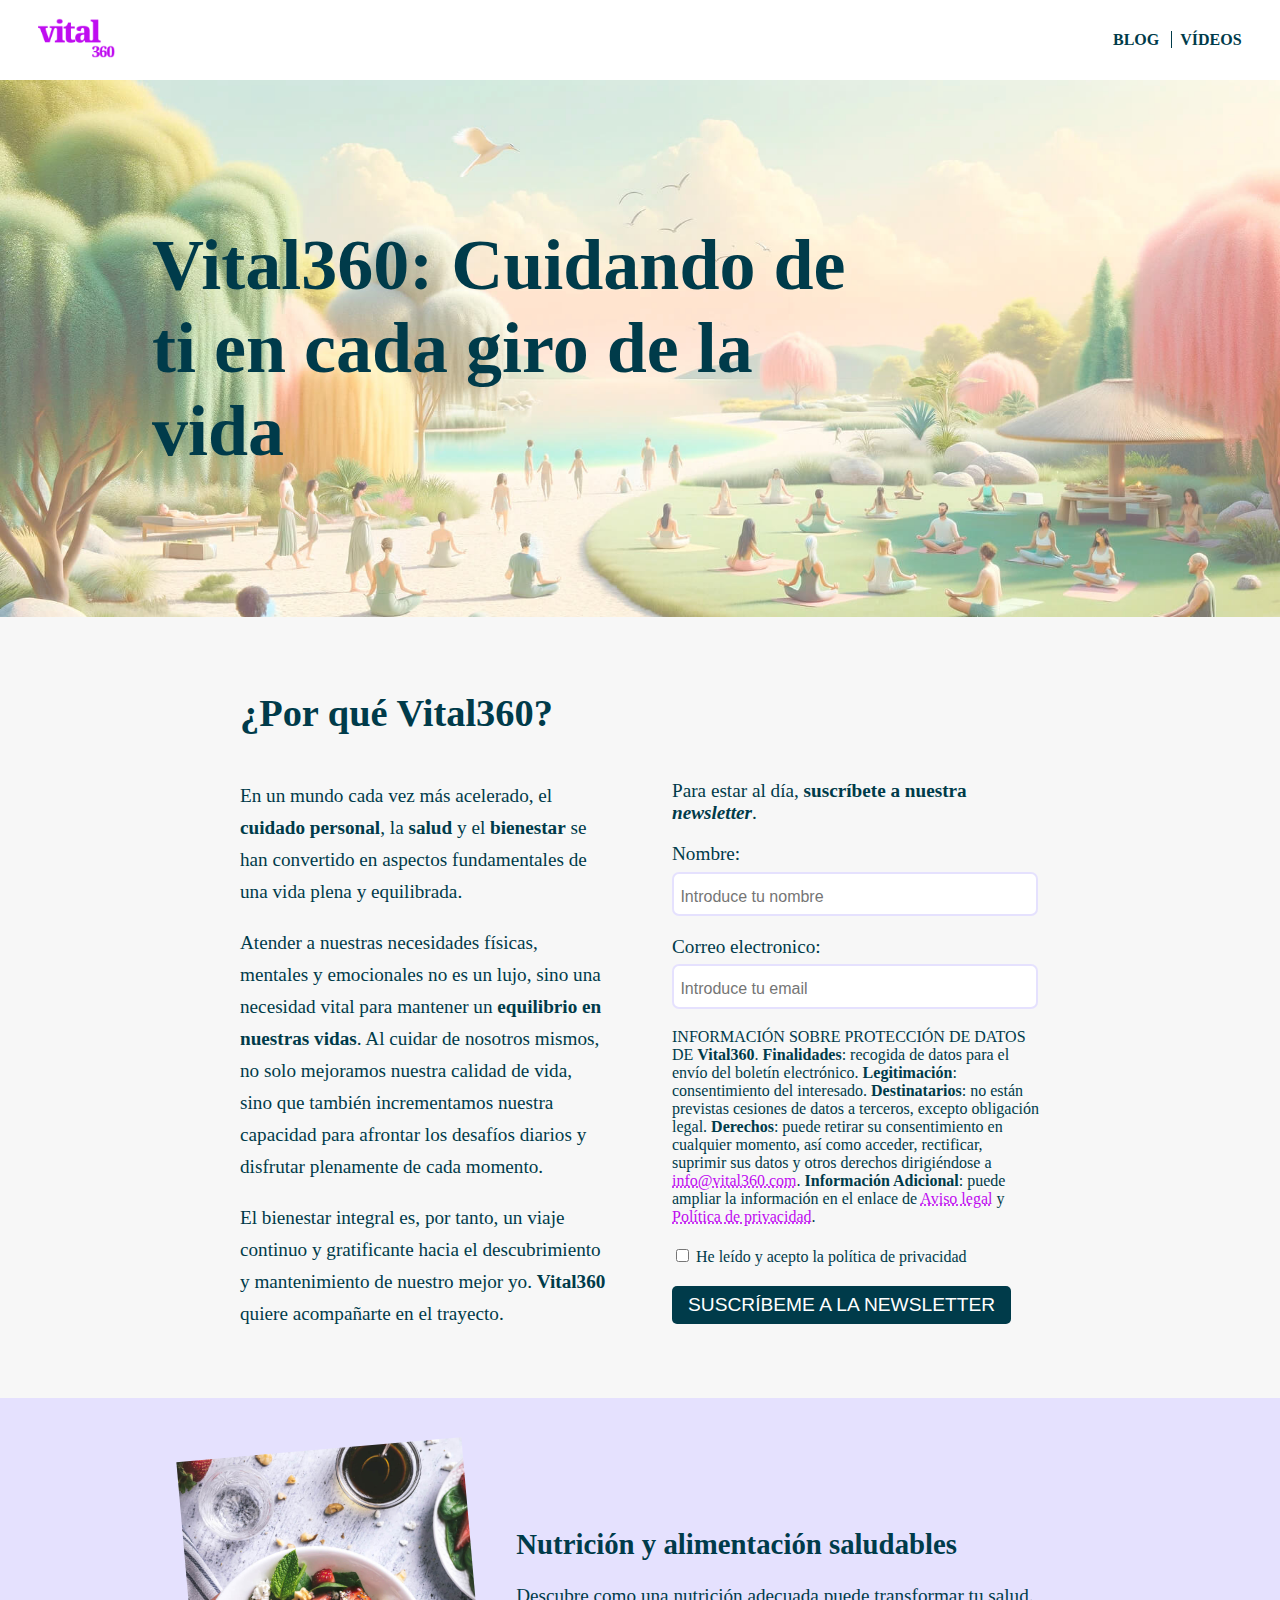
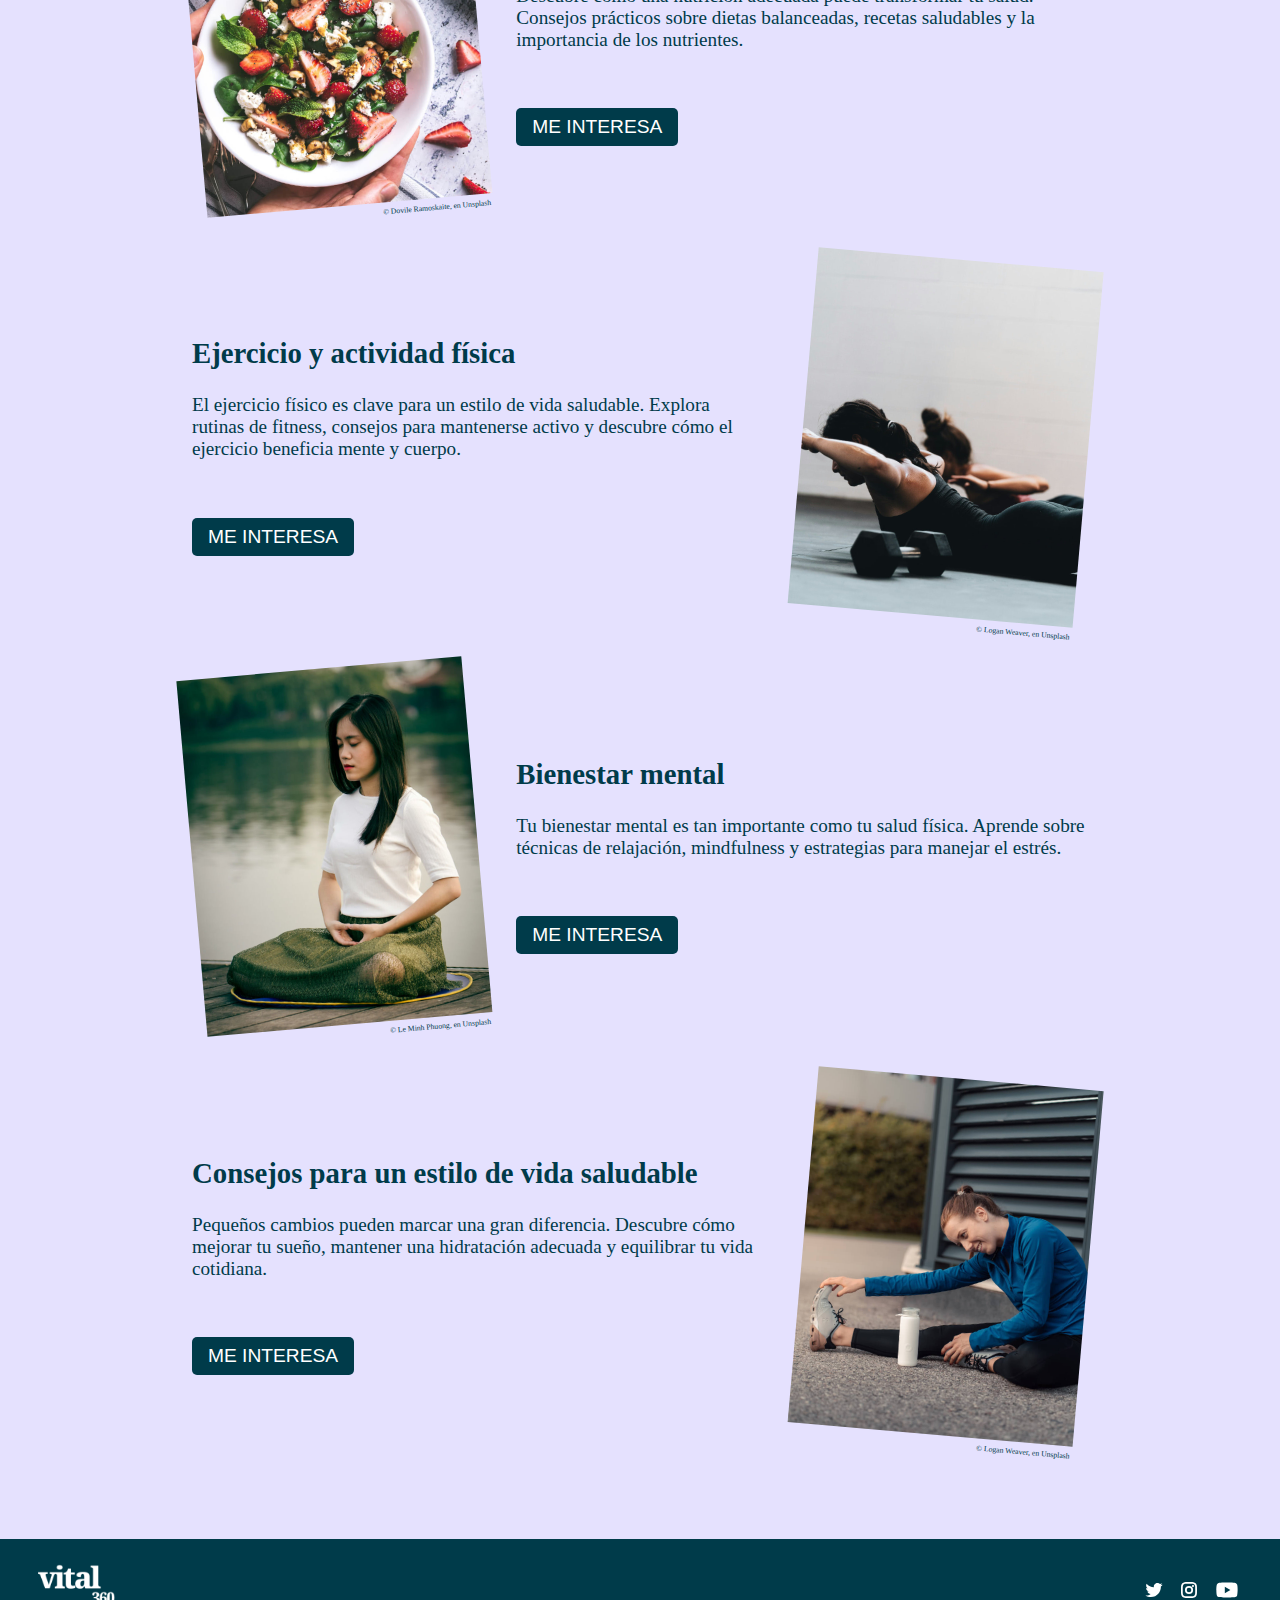
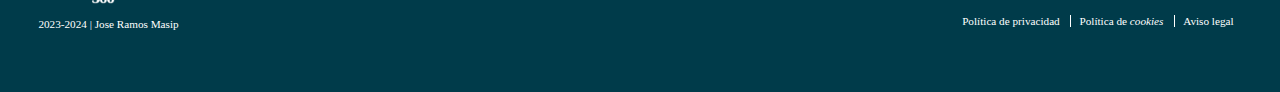
==== index.html @ 8d7e0b38 "a" ====
<!DOCTYPE html>
<html lang="es">
  <head>
    <meta charset="UTF-8" />
    <meta name="viewport" content="width=device-width, initial-scale=1.0" />
    <link rel="stylesheet" href="estilo/estilo.css" />
    <title>index</title>
    <link rel="preconnect" href="https://fonts.googleapis.com" />
    <link rel="preconnect" href="https://fonts.gstatic.com" crossorigin />
  </head>
  <body>
    <header>
      <nav class="nav">
        <a href="index.html"
          ><img src="img/logoVital360.svg" alt="Logotipo vital360" class="logo"
        /></a>
        <ul class="right">
          <li class="l1"><a class="anav" href="blog.html">BLOG</a></li>
          <li class="l2"><a class="anav" href="videos.html">VÍDEOS</a></li>
        </ul>
      </nav>
    </header>
    <main>
      <div class="cabecera">
        <h1 class="titulo">Vital360: Cuidando de ti en cada giro de la vida</h1>
      </div>
      <div class="formulario">
        <h1>¿Por qué Vital360?</h1>
        <div class="grid">
          <div class="text1">
            <p>
              En un mundo cada vez más acelerado, el
              <strong>cuidado personal</strong>, la <strong>salud</strong> y el
              <strong>bienestar</strong> se han convertido en aspectos
              fundamentales de una vida plena y equilibrada.
            </p>
            <p>
              Atender a nuestras necesidades físicas, mentales y emocionales no
              es un lujo, sino una necesidad vital para mantener un
              <strong>equilibrio en nuestras vidas</strong>. Al cuidar de
              nosotros mismos, no solo mejoramos nuestra calidad de vida, sino
              que también incrementamos nuestra capacidad para afrontar los
              desafíos diarios y disfrutar plenamente de cada momento.
            </p>
            <p>
              El bienestar integral es, por tanto, un viaje continuo y
              gratificante hacia el descubrimiento y mantenimiento de nuestro
              mejor yo. <strong>Vital360</strong> quiere acompañarte en el
              trayecto.
            </p>
          </div>
          <form>
            <p>
              Para estar al día,
              <strong>suscríbete a nuestra <em>newsletter</em></strong
              >.
            </p>
            <p><label for="nombre">Nombre:</label></p>
            <p>
              <input
                class="input"
                type="text"
                id="name"
                name="name"
                placeholder="Introduce tu nombre"
                pattern="[A-Za-z(')(-)]{3,64}"
                required
              />
            </p>
            <p><label for="email">Correo electronico:</label></p>
            <p>
              <input
                class="input"
                type="email"
                id="email"
                name="email"
                placeholder="Introduce tu email"
                pattern="[A-Za-z0-9._%+\-]+@[A-Za-z0-9.\-]+\.[A-Za-z]{2,}$"
                required
              />
            </p>
            <p class="info">
              INFORMACIÓN SOBRE PROTECCIÓN DE DATOS DE
              <strong>Vital360</strong>. <strong>Finalidades</strong>: recogida
              de datos para el envío del boletín electrónico.
              <strong>Legitimación</strong>: consentimiento del interesado.
              <strong>Destinatarios</strong>: no están previstas cesiones de
              datos a terceros, excepto obligación legal.
              <strong>Derechos</strong>: puede retirar su consentimiento en
              cualquier momento, así como acceder, rectificar, suprimir sus
              datos y otros derechos dirigiéndose a
              <a href="mailto:info@vital360.com">info@vital360.com</a>.
              <strong>Información Adicional</strong>: puede ampliar la
              información en el enlace de <a href="">Aviso legal</a> y
              <a href="">Política de privacidad</a>.
            </p>
            <p>
              <input class="info" id="TyC" type="checkbox" required /><label
                class="info"
                for="TyC"
              >
                He leído y acepto la política de privacidad</label
              >
            </p>
            <button class="btn" type="submit">
              SUSCRÍBEME A LA NEWSLETTER
            </button>
          </form>
        </div>
      </div>
      <div class="apartados">
        <div class="gridleft">
          <div class="leftimage">
            <img src="img/home-bloc1.jpg" alt="home bloc 1" class="imapar" />
            <legend>© Dovile Ramoskaite, en Unsplash</legend>
          </div>
          <div class="righttext">
            <h2>Nutrición y alimentación saludables</h2>
            <p class="paddingbot">
              Descubre como una nutrición adecuada puede transformar tu salud.
              Consejos prácticos sobre dietas balanceadas, recetas saludables y
              la importancia de los nutrientes.
            </p>
            <p>
              <button class="spe btn">
                <span>ME INTERESA</span>
              </button>
            </p>
          </div>
        </div>
        <div class="gridright">
          <div class="lefttext">
            <h2>Ejercicio y actividad física</h2>
            <p class="paddingbot">
              El ejercicio físico es clave para un estilo de vida saludable.
              Explora rutinas de fitness, consejos para mantenerse activo y
              descubre cómo el ejercicio beneficia mente y cuerpo.
            </p>
            <p>
              <button class="spe btn">
                <span>ME INTERESA</span>
              </button>
            </p>
          </div>
          <div class="rightimage">
            <img src="img/home-bloc2.jpg" alt="home bloc 2" class="imapar" />
            <legend>© Logan Weaver, en Unsplash</legend>
          </div>
        </div>
        <div class="gridleft">
          <div class="leftimage">
            <img src="img/home-bloc3.jpg" alt="home bloc 3" class="imapar" />
            <legend>© Le Minh Phuong, en Unsplash</legend>
          </div>
          <div class="righttext">
            <h2>Bienestar mental</h2>
            <p class="paddingbot">
              Tu bienestar mental es tan importante como tu salud física.
              Aprende sobre técnicas de relajación, mindfulness y estrategias
              para manejar el estrés.
            </p>
            <p>
              <button class="spe btn">
                <span>ME INTERESA</span>
              </button>
            </p>
          </div>
        </div>
        <div class="gridright">
          <div class="lefttext">
            <h2>Consejos para un estilo de vida saludable</h2>
            <p class="paddingbot">
              Pequeños cambios pueden marcar una gran diferencia. Descubre cómo
              mejorar tu sueño, mantener una hidratación adecuada y equilibrar
              tu vida cotidiana.
            </p>
            <p>
              <button class="spe btn">
                <span>ME INTERESA</span>
              </button>
            </p>
          </div>
          <div class="rightimage">
            <img src="img/home-bloc4.jpg" alt="home bloc 4" class="imapar" />
            <legend>© Logan Weaver, en Unsplash</legend>
          </div>
        </div>
      </div>
    </main>
    <footer>
      <div id="pie">
        <div class="esquina_izquierda">
          <img
            src="img/logoVital360-n.svg"
            alt="Logo"
            class="logo"
          />
          <p>2023-2024 | Jose Ramos Masip</p>
        </div>
        <div class="esquina_derecha">
          <ul>
            <li class="logos">
              <a class="rs" href="#">
                <img src="img/twitter.svg" alt="Red social X" />
              </a>
            </li>
            <li class="logos">
              <a class="rs" href="#">
                <img src="img/instagram.svg" alt="Instagram" />
              </a>
            </li>
            <li class="logos">
              <a class="rs" href="#">
                <img src="img/youtube.svg" alt="YouTube" />
              </a>
            </li>
          </ul>
          <ul>
            <li class="li-link privacidad">
              <a class="elin" href="#"> Política de privacidad </a>
            </li>
            <li class="li-link cookies">
              <a class="elin" href="#"> Política de <em>cookies</em> </a>
            </li>
            <li class="li-link aviso">
              <a class="elin" href=""> Aviso legal </a>
            </li>
          </ul>
        </div>
      </div>
    </footer>
  </body>
</html>
---- estilo/estilo.css ----
html {
  margin: auto;
  background-color: rgb(247, 247, 247);
  font-family: "Lato", "Noto Serif";
  font-weight: 300;
  color: rgb(0, 59, 74);
  font-size: 1rem; /* Cambiado a rem */
}
strong {
  font-weight: bold;
}
body {
  margin: 0;
}
li {
  list-style: none;
}
a {
  color: rgb(191, 12, 240);
  text-decoration: underline dotted;
}
a:hover {
  color: rgb(0, 59, 74);
}
.right {
  text-align: right;
}
.left {
  text-align: left;
}
ul {
  padding: 0;
}
a.spe {
  text-decoration: none;
}
h1,
h2 {
  font-family: "Noto Serif";
}
button{
  color: #fff;
}
/* //////////////////// */
/* 				 HEADER */
/* //////////////////// */

header {
  background-color: rgb(255, 255, 255);
  vertical-align: center;
  padding-left: 3vw;
  padding-right: 3vw;
  font-size: 1rem;
}
.nav {
  height: 5rem;
  position: sticky;
  display: grid;
  grid-template-columns: 1fr 1fr;
  align-items: center;
}
.logo {
  height: 2.5rem;
}
.anav {
  color: rgb(0, 59, 74);
  text-decoration: none;
  font-weight: 900;
}
.anav:hover {
  color: rgb(191, 12, 240);
}
.l1 {
  display: inline;
  padding-right: 0.5rem;
}
.l2 {
  display: inline;
  padding-left: 0.5rem;
  border-left: 1px solid;
}

/* //////////////////// */
/* 				 FOOTER */
/* //////////////////// */

footer {
  background-color: rgb(0, 59, 74);
  color: rgb(255, 255, 255);
  padding-left: 3vw;
  padding-right: 3vw;
  padding-top: 2vw;
  padding-bottom: 4vw;
}
.logos {
  display: inline;
  padding-left: 0.5rem;
}
@media (min-width: 1200px) {
  #pie {
    display: grid;
    grid-template-columns: 1fr 1fr;
    align-items: center;
  }
  .esquina_derecha {
    text-align: right;
  }
  .esquina_izquierda {
    text-align: left;
  }
  .li-link {
    display: inline;
    padding-right: 0.5rem;
  }
  .cookies, .aviso {
    padding-left: 0.5rem;
    border-left: 1px solid;
  }

}
@media (max-width: 1200px) {
  #pie {
    text-align: center;
  }
  .esquina_izquierda {
    text-align: center;
  }
  .esquina_derecha {
    text-align: center;
  }
}
#pie{
  font-size: 0.7rem;
}
.rs {
  text-decoration: none;
}
.rs:hover {
  opacity: 0.7;
}
.elin {
  color: rgb(255, 255, 255);
  text-decoration: none;
}
.elin:hover {
  color: rgb(229, 225, 254);
}

/* //////////////////// */
/* 				 BODY   */
/* //////////////////// */
main {
  font-size: 1.2rem;
}
@media (max-width: 992px) {
  main {
    font-size: 1rem;
  }
}
 


/* //////////////////// */
/* 			 INDEX.HTML */
/* //////////////////// */


/* General */
.cabecera{
  background-image: url("../img/hero-image-home.jpg");
  background-repeat: no-repeat;
  background-size: cover;
}
.text1{
  line-height: 2rem;
}
.paddingbot {
  padding-bottom: 3vw;
}
.speHead {
  background-color: rgb(247, 247, 247);
}
h1.titulo {
  font-weight: 900;
}
.btn {
  color: rgb(255, 255, 255);
  border-radius: 5px;
  border: none;
  background-color: rgb(0, 59, 74);
  padding: 0.5rem 1rem;
}
.btn:hover {
  background-color: rgb(191, 12, 240);
  cursor: pointer;
}
.input {
  width: 95%;
  padding: 0.5vw;
  margin-top: -1vw;
  border-radius: 7px;
  border: solid 2px;
  border-color: rgb(229, 225, 254);
}
.input::placeholder {
  font-size: 1rem;
}
.apartados {
  background-color: rgb(229, 225, 254);
}
legend {
  font-size: 40%;
  text-align: right;
}

/* PC */

@media (min-width: 1200px) {
  .cabecera{
    padding: 6rem 25rem 6rem 9.5rem;
  }
  .apartados {
    padding-right: 15vw;
    padding-left: 15vw;
    padding-top: 4vw;
    padding-bottom: 4vw;
  }
  .formulario {
    padding: 3rem 15rem;
  }
  .grid {
    display: grid;
    grid-template-columns: 1fr 1fr;
    grid-gap: 5vw;
  }
  h1.titulo {
    font-size: 4.5rem;
  }
  .input {
    font-size: 1.5rem;
  }
  .info {
    font-size: 1rem;
  }
  .btn {
    font-size: 1.2rem;
  }
  .leftimage {
    transform: rotate(-5deg);
    text-align: right;
  }
  .rightimage {
    transform: rotate(5deg);
    text-align: right;
  }
  .gridleft {
    display: grid;
    grid-template-columns: 1fr 2fr;
    grid-gap: 3vw;
    align-items: center;
    padding-bottom: 3vw;
  }
  .gridright {
    display: grid;
    grid-template-columns: 2fr 1fr;
    grid-gap: 3vw;
    align-items: center;
    padding-bottom: 3vw;
  }
  .imapar {
    width: 100%;
  }
}

/* Tablet */

@media (max-width: 1200px) {
  .apartados {
    padding: 3.75rem 1.25rem 1.875rem;
  }
  .formulario {
    padding: 2rem 1rem;
  }

  .cabecera {
    padding: 10rem 1.25rem;
  }
  h1.titulo {
    font-size: 4.5rem;
  }
  .input {
    font-size: 1.5rem;
  }
  .info {
    font-size: 1rem;
  }
  .btn {
    font-size: 1.2rem;
  }
  .leftimage {
    transform: rotate(-5deg);
    text-align: right;
  }
  .rightimage {
    transform: rotate(5deg);
    text-align: right;
  }
  .gridleft {
    display: grid;
    grid-template-columns: 1fr 2fr;
    grid-gap: 3vw;
    align-items: center;
    padding-bottom: 3vw;
  }
  .gridright {
    display: grid;
    grid-template-columns: 2fr 1fr;
    grid-gap: 3vw;
    align-items: center;
    padding-bottom: 3vw;
  }
  .imapar {
    width: 100%;
  }
}

/* Phone */

@media (max-width: 500px) {
  .apartados {
    padding: 3.75rem 1.25rem 1.875rem;
  }
  .formulario {
    padding: 2rem 1rem;
  }
  .text1{
    line-height: 1rem;
  }
  .cabecera {
    background-position: center bottom;
    padding: 6.25rem 0.125rem;
  }
  h1.titulo {
    font-size: 2rem;
  }
  .campo {
    font-size: 1rem;
  }
  .info {
    font-size: 0.8rem;
  }
  .btn {
    font-size: 1rem;
  }
  .left {
    text-align: right;
  }
  .right {
    text-align: right;
  }
  .gridleft {
    display: grid;
    grid-template-columns: 1fr;
    grid-gap: 3vw;
    align-items: center;
    margin-bottom: 10vw;
  }
  .gridright {
    display: grid;
    grid-template-columns: 1fr;
    grid-gap: 3vw;
    align-items: center;
    margin-bottom: 10vw;
  }
  .leftimage {
    text-align: right;
    order: 1;
    transform: rotate(0);

  }
  .rightimage {
    text-align: right;
    order: 1;
    transform: rotate(0);

  }
  .lefttext {
    order: 2;
  }
  .righttext {
    order: 2;
  }
  .imapar {
    width: 100%;
  }
}


/* //////////////////// */
/* 	VIDEO & BLOG	    */
/* //////////////////// */
@media (min-width: 1200px) {
  .videoform {
    padding: 0.625rem 2.5rem 4.375rem;
  }

  @media (max-width: 1200px) and (min-width: 992px) {
    .videoform {
      padding: 0.625rem 1.25rem 4.375rem;
    }
  }

  @media (max-width: 992px) {
    .videoform {
      padding: 0.625rem 1.25rem 4.375rem;
    }
  }
}
.vidbox {
  border: solid 1px rgb(229, 225, 254);
  position: relative;
  background-color: rgb(255, 255, 255);
  width: 100%;
}

/*Codigo para la parte blog.html*/
@media (min-width: 1200px) {
  .firstblog {
    grid-column: span 2;
  }
  .blo {
    display: grid;
    grid-template-columns: 1fr 1fr 1fr 1fr;
    justify-content: left;
    grid-gap: 4vw;
    margin-bottom: 2vw;
  }
  .eti1 {
    font-size: 40%;
  }
  .eti2 {
    font-size: 40%;
  }
  .blogleg {
    font-size: 80%;
  }
  .center {
    font-size: 90%;
  }
  .imaleg {
    font-size: 70%;
  }
}
@media (max-width: 1200px) and (min-width: 992px) {
  .blo {
    display: grid;
    grid-template-columns: 1fr 1fr;
    justify-content: left;
    grid-gap: 4vw;
    margin-bottom: 2vw;
  }
  .eti1 {
    font-size: 40%;
  }
  .eti2 {
    font-size: 40%;
  }
  .blogleg {
    font-size: 60%;
  }
  .center {
    font-size: 90%;
  }
  .imaleg {
    font-size: 70%;
  }
}
@media (max-width: 992px) {
  .blo {
    display: grid;
    grid-template-columns: 1fr;
    justify-content: left;
    height: auto;
    grid-gap: 2.5rem;
    margin-bottom: 1.25rem;
  }
  .eti1 {
    font-size: 90%;
  }
  .eti2 {
    font-size: 90%;
  }
  .blogleg {
    font-size: 100%;
  }
  .center {
    font-size: 90%;
  }
}
.firstblog {
  border: solid 1px rgb(229, 225, 254);
  position: relative;
  background-color: rgb(255, 255, 255);
  width: 100%;
}
.overlaytext {
  position: relative;
}
.blogima {
  width: 100%; /*Usado en entrada.html tambien, cuidado si se modifica  ############################################################################*/
}
.eti1 {
  position: absolute;
  border: none;
  top: 2%;
  left: 1%;
  background-color: rgb(0, 59, 74);
  color: rgb(255, 255, 255);
  padding: 0.3125rem;
}
.eti2 {
  position: absolute;
  border: none;
  bottom: 4%;
  right: 2%;
  background-color: rgba(247, 247, 247, 0.7);
  padding: 0.1875rem 0.3125rem;
  font-weight: 700;
}
.blogleg {
  box-sizing: border-box;
  width: 100%;
  padding: 0 1.25rem 1.25rem;
}
.imaleg {
  color: rgb(158, 157, 171);
}
a.speT,
a.speC {
  text-decoration: none;
  color: inherit;
}
a.speT:hover {
  color: rgb(191, 12, 240);
}
.eti1:hover {
  background-color: rgb(191, 12, 240);
}
.leer {
  font-size: 100%;
}
.center {
  text-align: center;
}
.blognav {
  /*Usado en Entrada.html  ############################################################################*/
  display: inline-flex;
}
.First,
.Next,
.More {
  text-decoration: none;
  padding: 0.3vw;
}
.First {
  color: rgb(255, 255, 255);
  border: solid 1px rgb(191, 12, 240);
  background-color: rgb(191, 12, 240);
  margin-right: 1vw;
}
.Next {
  color: rgb(0, 59, 74);
  border: solid 1px rgb(0, 59, 74);
  background-color: rgb(255, 255, 255);
  margin-right: 1vw;
}
.More {
  color: rgb(0, 59, 74);
  border: solid 1px rgb(0, 59, 74);
  background-color: rgb(255, 255, 255);
}
.Next:hover,
.More:hover {
  background-color: rgb(191, 12, 240);
}

/* Codigo para la parte entrada.html  ############################################################################*/
@media (min-width: 1200px) {
  .entfor {
    padding: 0.625rem 9.375rem 4.375rem;
  }
  .cueent {
    display: grid;
    grid-template-columns: 2fr 1fr;
    justify-content: left;
    grid-gap: 4vw;
    height: auto;
  }
  blockquote {
    padding-left: 1rem;
  }
  .bigger {
    font-size: 1.2rem;
  }
  .adds {
    display: grid;
    grid-template-columns: 1fr;
    justify-content: left;
    grid-gap: 4vw;
    height: auto;
  }
  .cat {
    font-size: 75%;
  }
}
@media (max-width: 1200px) and (min-width: 992px) {
  .entfor {
    padding: 0.625rem 1.25rem 4.375rem;
  }
  .cueent {
    display: grid;
    grid-template-columns: 1fr;
    justify-content: left;
    grid-gap: 4vw;
    height: auto;
  }
  .adds {
    display: grid;
    grid-template-columns: 1fr 1fr 1fr;
    justify-content: left;
    grid-gap: 4vw;
    height: auto;
  }
  .cat {
    font-size: 75%;
  }
  ol {
    margin-left: -1rem;
  }
  blockquote {
    padding-left: 1rem;
    position: relative;
    right: 2.5rem;
  }
}
@media (max-width: 992px) {
  .entfor {
    padding: 0.625rem 1.25rem 4.375rem 1.25rem;
  }
  .cueent {
    display: grid;
    grid-template-columns: 1fr;
    justify-content: left;
    grid-gap: 4vw;
    height: auto;
  }
  .adds {
    display: grid;
    grid-template-columns: 1fr;
    justify-content: left;
    grid-gap: 4vw;
    height: auto;
  }
  .cat {
    font-size: 85%;
  }
  ol {
    margin-left: -1rem;
  }
  blockquote {
    padding-left: 1rem;
    position: relative;
    right: 2.5rem;
  }
}
.men {
  font-size: 70%;
}
.hent {
  color: rgb(0, 59, 74);
  text-decoration: none;
}
.hent:hover {
  color: rgb(191, 12, 240);
}
.art {
  background-color: rgb(255, 255, 255);
  width: 100%;
  height: auto;
  padding: 0.5vw;
}
.figur {
  background-color: rgb(229, 225, 254);
}
.figur2 {
  background-color: rgb(255, 255, 255);
}
.leg2 {
  padding: 0 0.5rem 0.5rem;
}
.imag {
  color: rgb(158, 157, 171);
  font-size: 70%;
}
.Fit {
  color: rgb(0, 59, 74);
}
.smaller {
  font-size: 85%;
}
.smaller2 {
  font-size: 75%;
}
.stylenum {
  list-style: decimal;
  padding-bottom: 1rem;
}
.stylenum:last-child {
  list-style: decimal;
  padding-bottom: 0rem;
}
.styledot {
  list-style: disc;
  padding-bottom: 1rem;
}
.styledot:last-child {
  list-style: disc;
  padding-bottom: 0rem;
}
blockquote {
  border-left: 0.25rem solid rgb(191, 12, 240);
}
h2.nopad {
  margin: 0;
}
h1.nopad2 {
  margin-top: 0.5vw;
  margin-bottom: 0;
}
h2.nopad2 {
  margin-top: 0.5vw;
  margin-bottom: 0;
}
.cate {
  margin-bottom: 0.5rem;
}
.etiquetacat {
  line-height: 1.5rem;
  margin-top: 0;
}
.cat {
  color: rgb(0, 59, 74);
  background-color: rgb(255, 255, 255);
  border: solid 1px rgb(0, 59, 74);
  text-decoration: none;
  margin-right: 0.5rem;
}
.cat:hover {
  color: rgb(255, 255, 255);
  background-color: rgb(191, 12, 240);
}

/*Codigo para la parte video.html  ############################################################################*/
@media (min-width: 1200px) {
  .vid {
    display: grid;
    grid-template-columns: 1fr 1fr 1fr;
    justify-content: left;
    grid-gap: 4vw;
    height: auto;
  }
}
@media (max-width: 1200px) and (min-width: 992px) {
  .vid {
    display: grid;
    grid-template-columns: 1fr 1fr;
    justify-content: left;
    grid-gap: 4vw;
    height: auto;
  }
}
@media (max-width: 992px) {
  .vid {
    display: grid;
    grid-template-columns: 1fr;
    justify-content: left;
    height: auto;
    grid-gap: 4vw;
  }
}
.vidlegend {
  box-sizing: border-box;
  width: 100%;
  font-size: 80%;
  padding: 0 1.25rem 1.25rem;
}
.responsiveiframe {
  width: 100%;
  height: 0;
  padding-bottom: 56.25%;
  position: relative;
}
iframe {
  position: absolute;
  width: 100%;
  height: 100%;
  border: none;
}
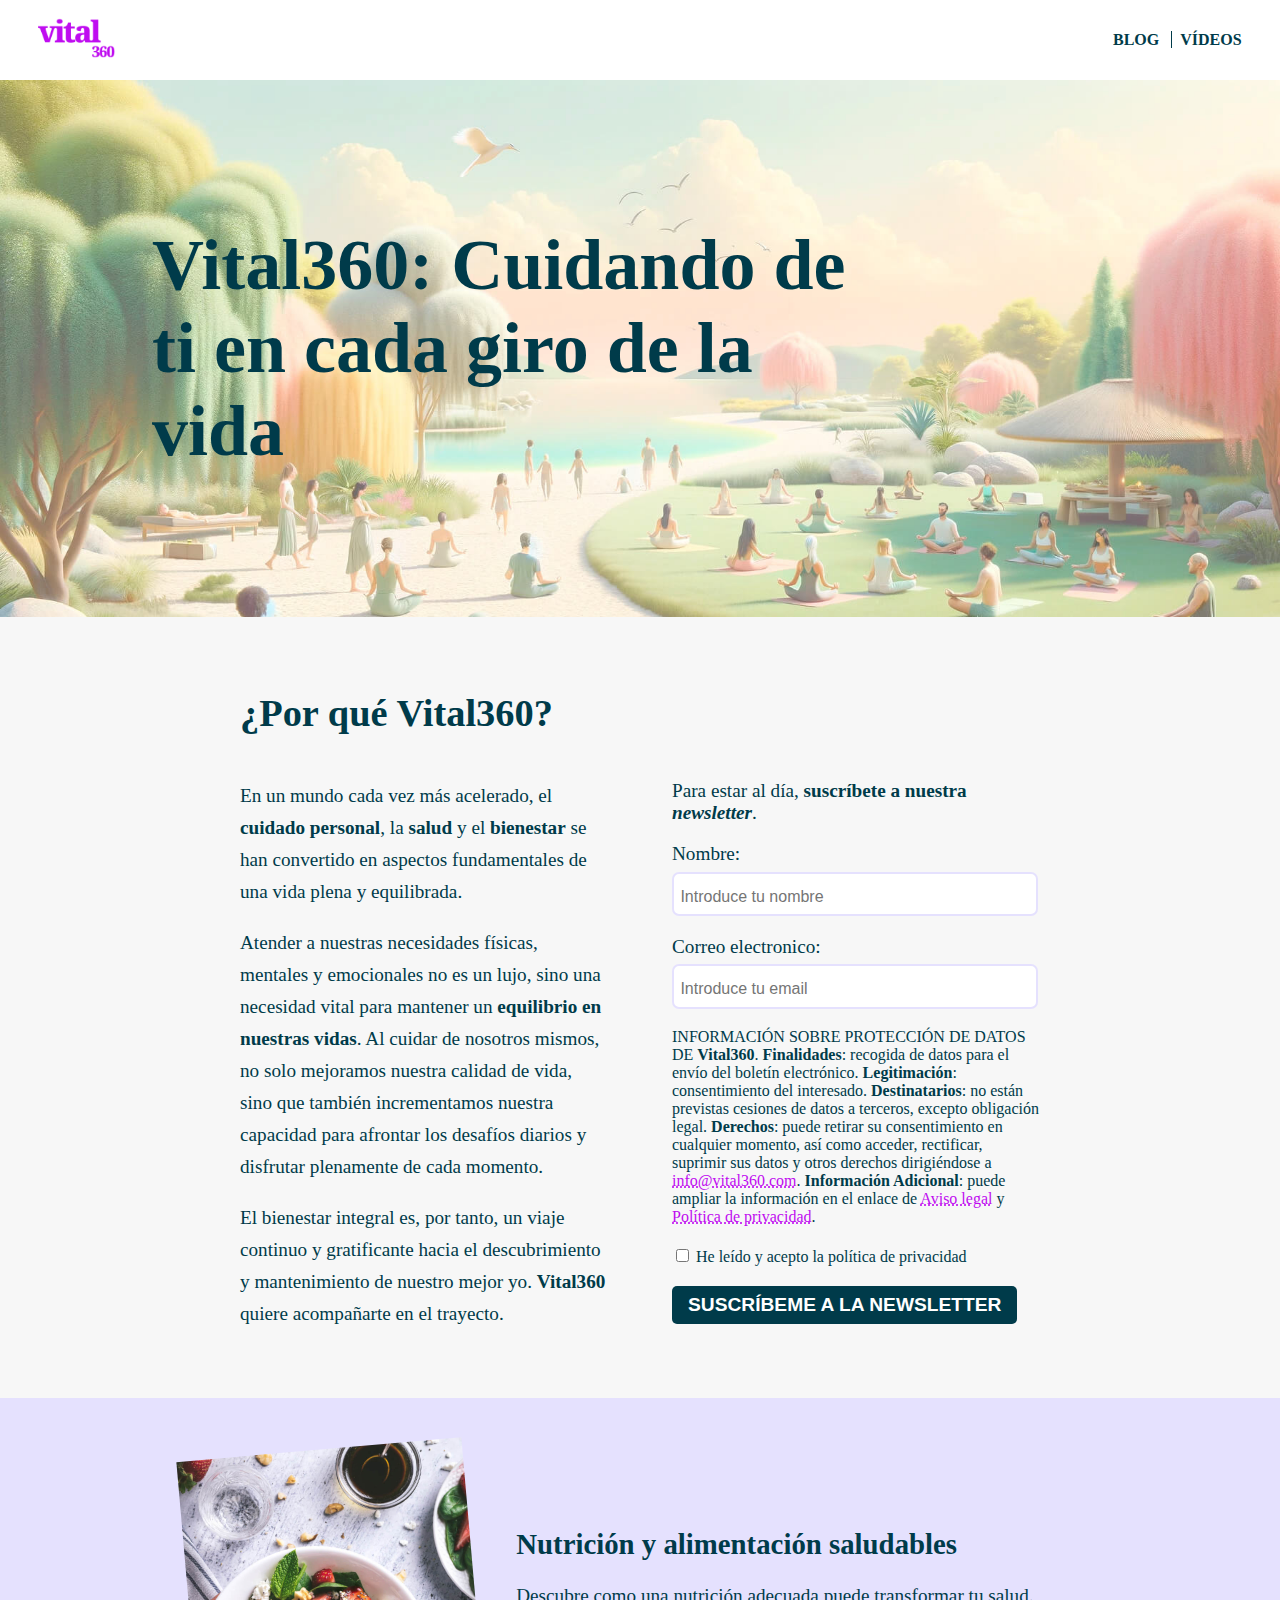
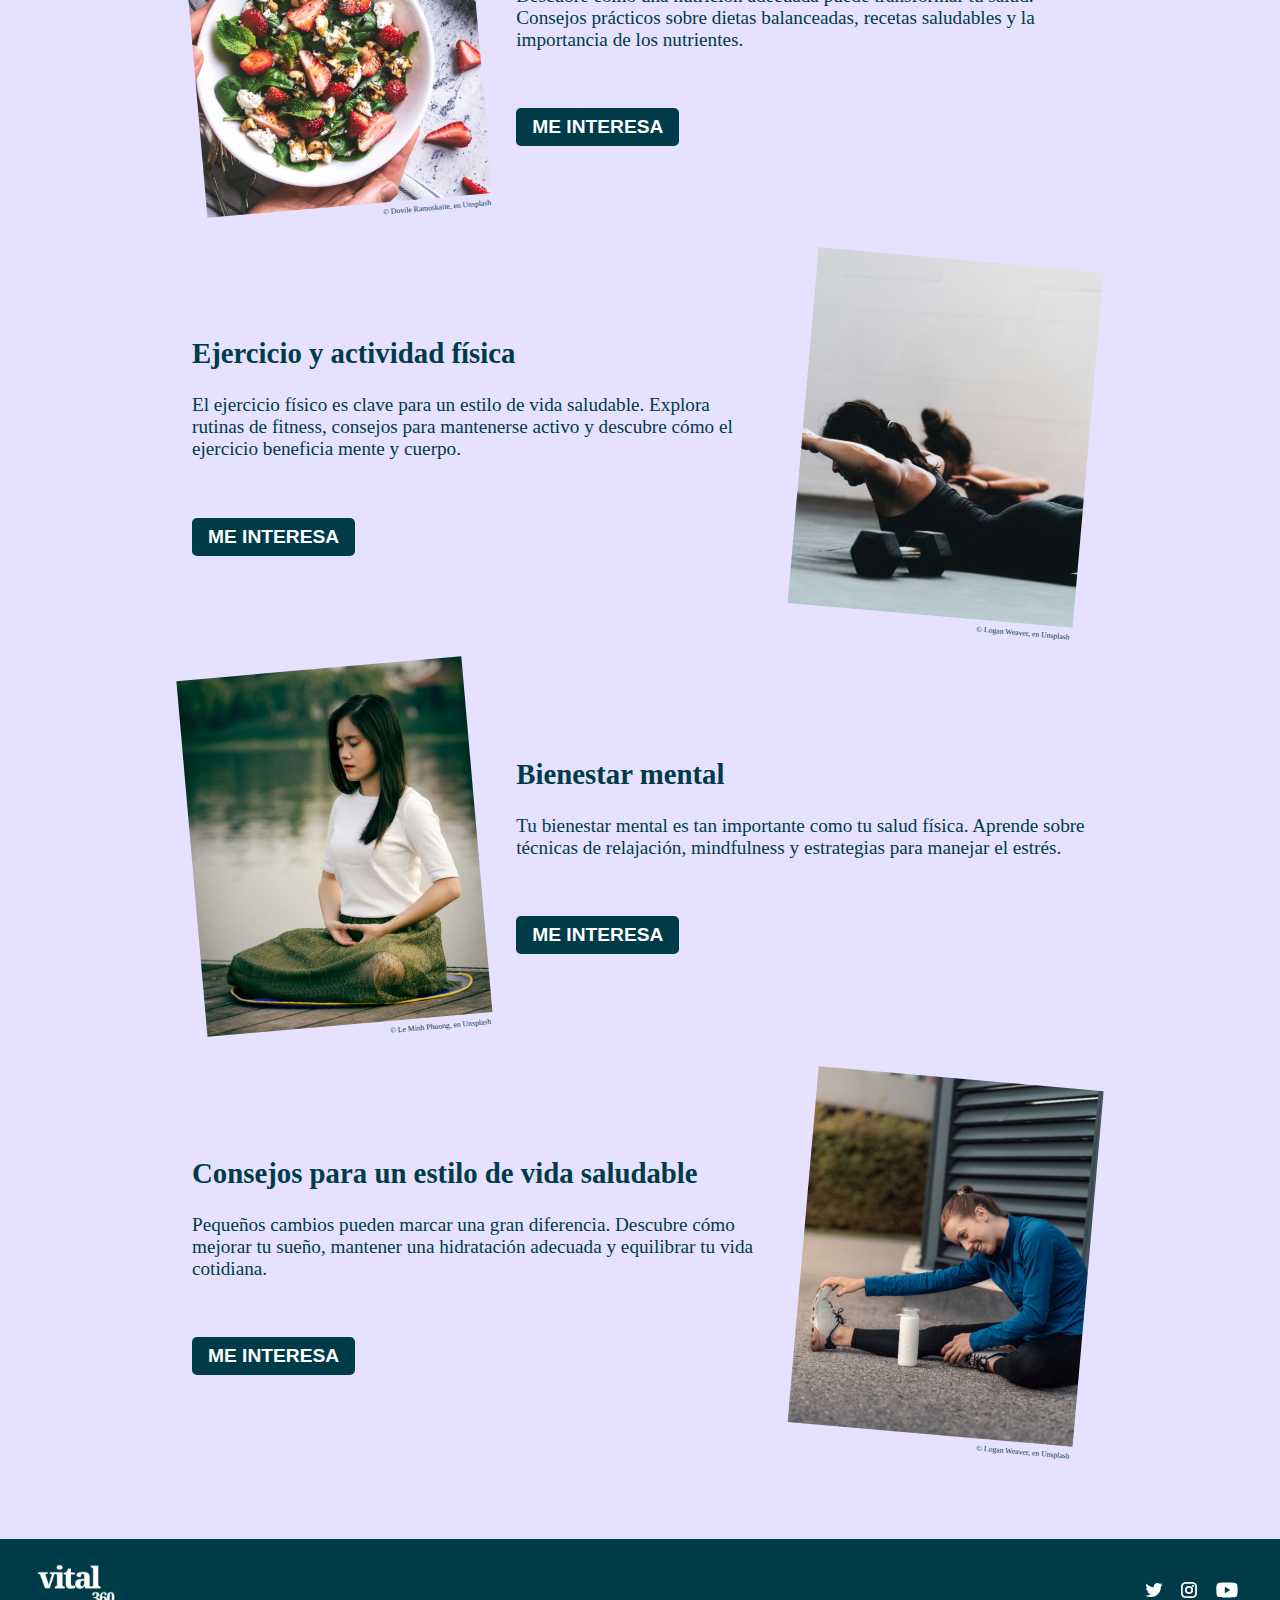
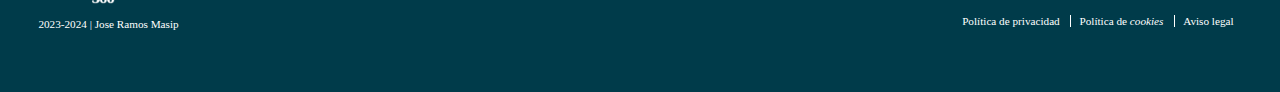
==== commit f0526769: "a" ====
--- a/index.html
+++ b/index.html
@@ -223,7 +223,7 @@
               <a class="elin" href="#"> Política de <em>cookies</em> </a>
             </li>
             <li class="li-link aviso">
-              <a class="elin" href=""> Aviso legal </a>
+              <a class="elin" href="#"> Aviso legal </a>
             </li>
           </ul>
         </div>
--- a/estilo/estilo.css
+++ b/estilo/estilo.css
@@ -40,6 +40,7 @@
 }
 button{
   color: #fff;
+  font-weight: bold;
 }
 /* //////////////////// */
 /* 				 HEADER */
@@ -435,7 +436,7 @@
     grid-gap: 4vw;
     margin-bottom: 2vw;
   }
-  .eti1 {
+  .btn_verde {
     font-size: 40%;
   }
   .eti2 {
@@ -459,7 +460,7 @@
     grid-gap: 4vw;
     margin-bottom: 2vw;
   }
-  .eti1 {
+  .btn_verde {
     font-size: 40%;
   }
   .eti2 {
@@ -484,7 +485,7 @@
     grid-gap: 2.5rem;
     margin-bottom: 1.25rem;
   }
-  .eti1 {
+  .btn_verde {
     font-size: 90%;
   }
   .eti2 {
@@ -509,7 +510,7 @@
 .blogima {
   width: 100%; /*Usado en entrada.html tambien, cuidado si se modifica  ############################################################################*/
 }
-.eti1 {
+.btn_verde {
   position: absolute;
   border: none;
   top: 2%;
@@ -543,7 +544,7 @@
 a.speT:hover {
   color: rgb(191, 12, 240);
 }
-.eti1:hover {
+.btn_verde:hover {
   background-color: rgb(191, 12, 240);
 }
 .leer {
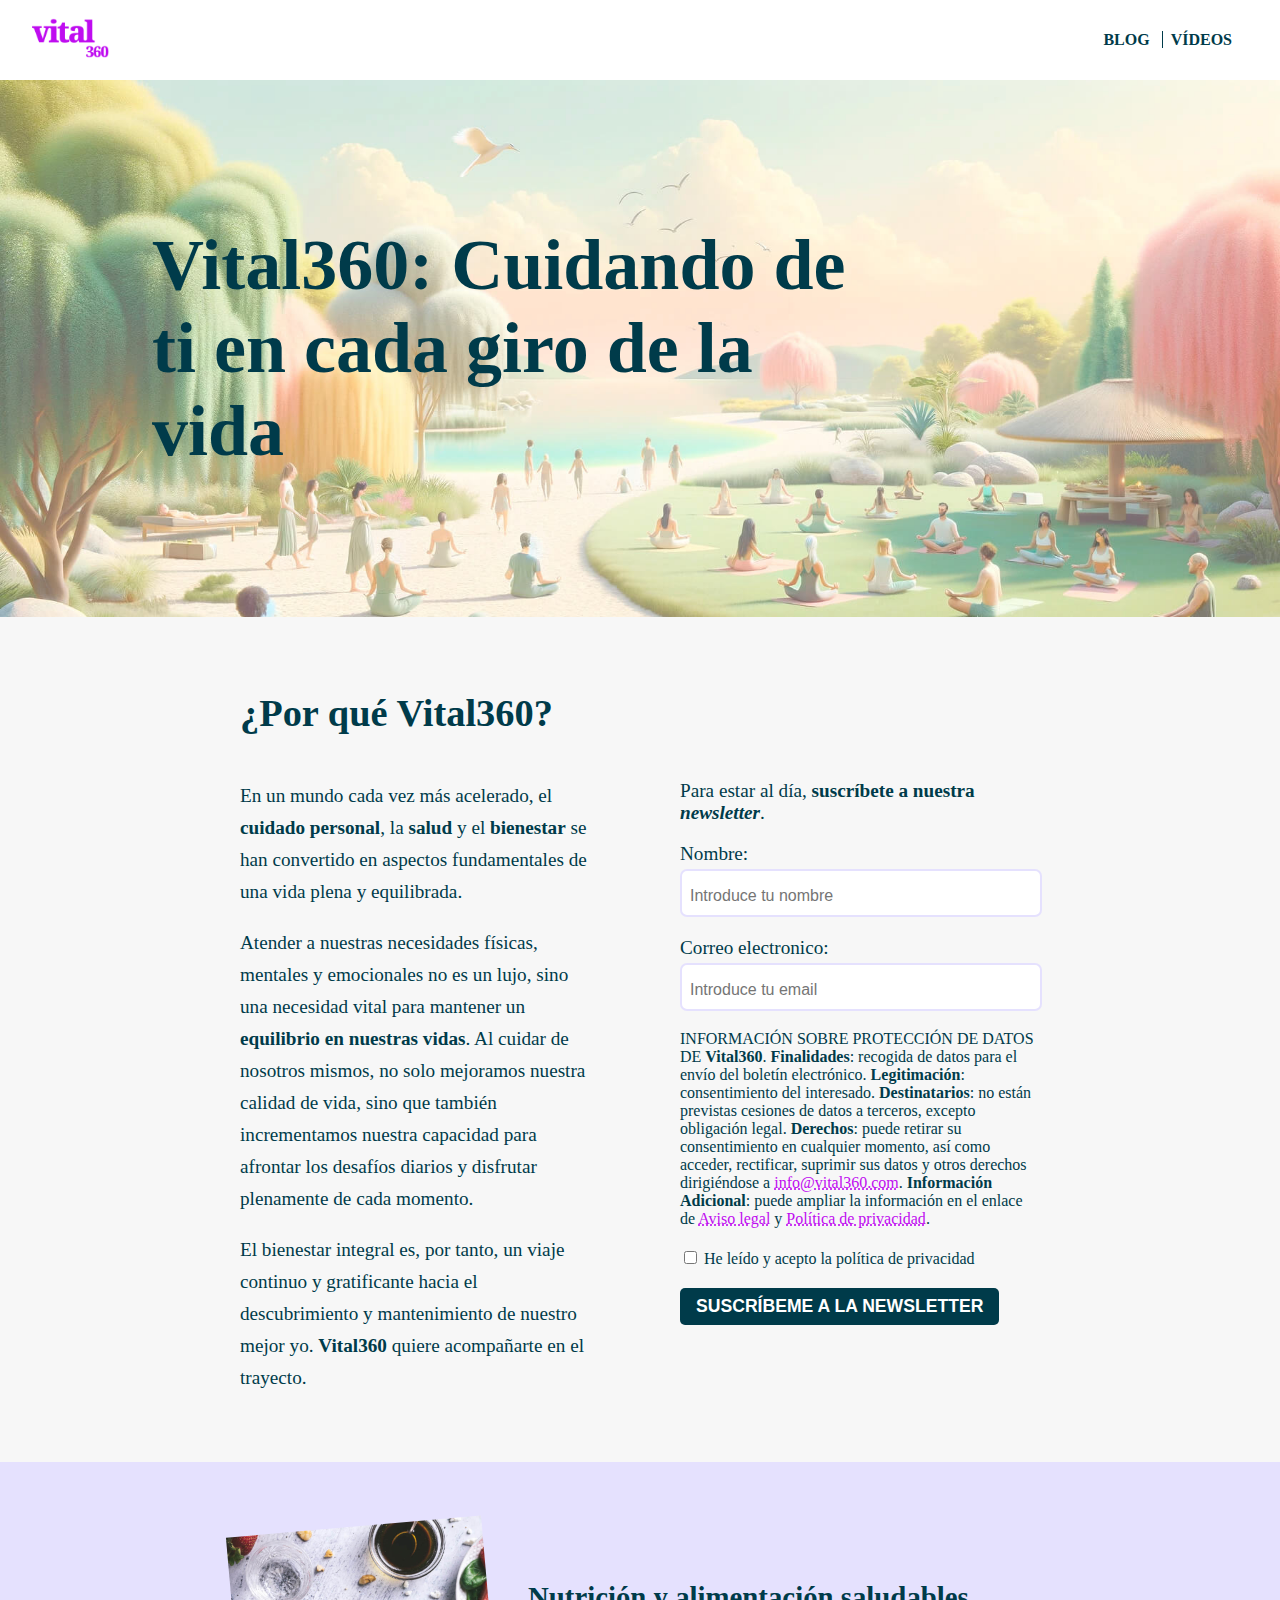
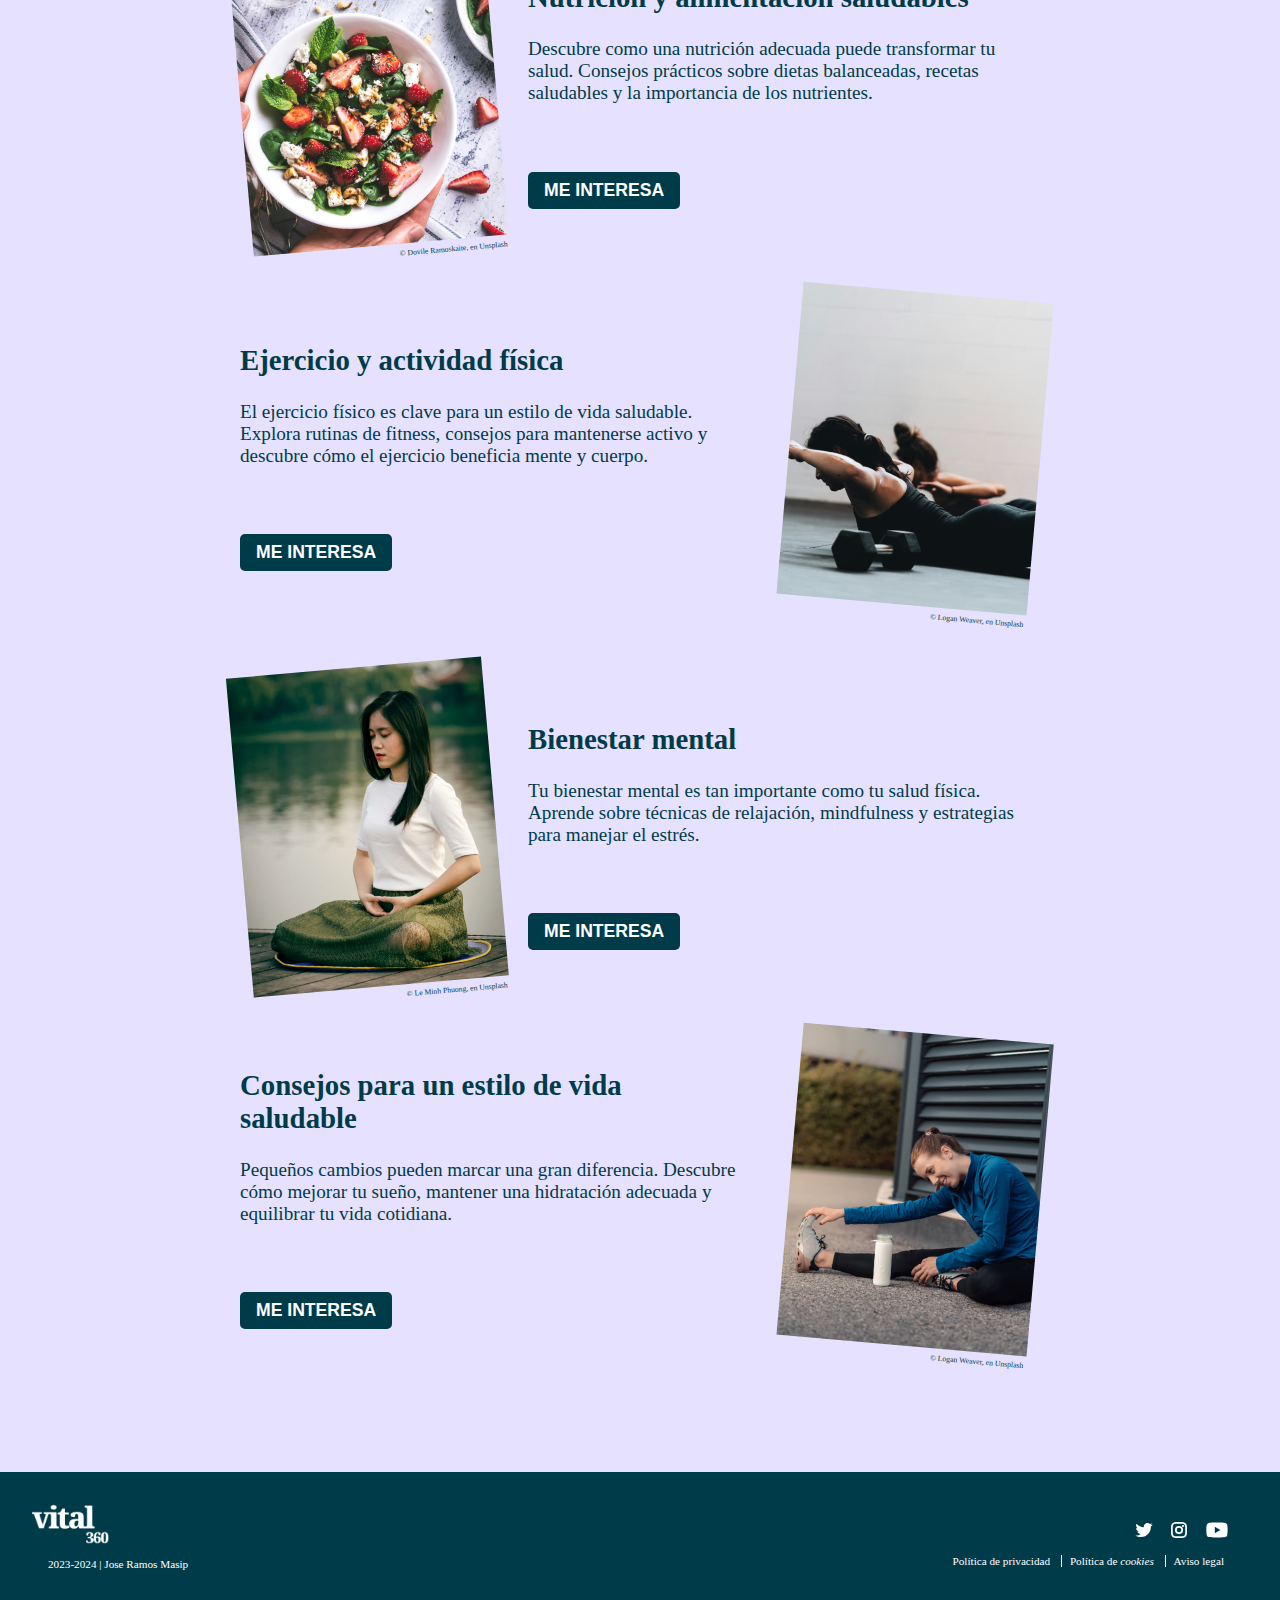
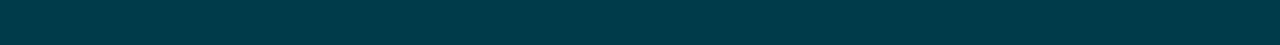
==== commit 4f46fc21: "a" ====
--- a/index.html
+++ b/index.html
@@ -1,3 +1,10 @@
+<!-- FILEPATH: /Users/jramma/Workspace/UOC/HTML/pec3/index.html -->
+<!-- 
+  This is the HTML code for the index page of the Vital360 website.
+  It includes the header, main content, and footer sections.
+  The page contains a navigation bar, a subscription form, and several sections related to health and wellness.
+  The footer includes links to the privacy policy, cookie policy, and legal notice.
+-->
 <!DOCTYPE html>
 <html lang="es">
   <head>
@@ -7,6 +14,8 @@
     <title>index</title>
     <link rel="preconnect" href="https://fonts.googleapis.com" />
     <link rel="preconnect" href="https://fonts.gstatic.com" crossorigin />
+    <link rel="icon" href="img/logoVital360.svg" type="image/svg+xml" sizes="any">
+
   </head>
   <body>
     <header>
@@ -14,7 +23,7 @@
         <a href="index.html"
           ><img src="img/logoVital360.svg" alt="Logotipo vital360" class="logo"
         /></a>
-        <ul class="right">
+        <ul class="text_align_right">
           <li class="l1"><a class="anav" href="blog.html">BLOG</a></li>
           <li class="l2"><a class="anav" href="videos.html">VÍDEOS</a></li>
         </ul>
@@ -95,26 +104,26 @@
               <a href="">Política de privacidad</a>.
             </p>
             <p>
-              <input class="info" id="TyC" type="checkbox" required /><label
+              <input class="info" id="privacy" type="checkbox" required /><label
                 class="info"
-                for="TyC"
+                for="privacy"
               >
                 He leído y acepto la política de privacidad</label
               >
             </p>
-            <button class="btn" type="submit">
+            <button class="btn back_verde" type="submit">
               SUSCRÍBEME A LA NEWSLETTER
             </button>
           </form>
         </div>
       </div>
       <div class="apartados">
-        <div class="gridleft">
-          <div class="leftimage">
-            <img src="img/home-bloc1.jpg" alt="home bloc 1" class="imapar" />
+        <div class="grid2">
+          <div class="imagen_izquierda">
+            <img src="img/home-bloc1.jpg" alt="home bloc 1" class="width_100" />
             <legend>© Dovile Ramoskaite, en Unsplash</legend>
           </div>
-          <div class="righttext">
+          <div class="order_text">
             <h2>Nutrición y alimentación saludables</h2>
             <p class="paddingbot">
               Descubre como una nutrición adecuada puede transformar tu salud.
@@ -122,14 +131,14 @@
               la importancia de los nutrientes.
             </p>
             <p>
-              <button class="spe btn">
-                <span>ME INTERESA</span>
-              </button>
-            </p>
-          </div>
-        </div>
-        <div class="gridright">
-          <div class="lefttext">
+              <button class="btn back_verde">
+                <span>ME INTERESA</span>
+              </button>
+            </p>
+          </div>
+        </div>
+        <div class="grid1">
+          <div class="order_text">
             <h2>Ejercicio y actividad física</h2>
             <p class="paddingbot">
               El ejercicio físico es clave para un estilo de vida saludable.
@@ -137,22 +146,22 @@
               descubre cómo el ejercicio beneficia mente y cuerpo.
             </p>
             <p>
-              <button class="spe btn">
-                <span>ME INTERESA</span>
-              </button>
-            </p>
-          </div>
-          <div class="rightimage">
-            <img src="img/home-bloc2.jpg" alt="home bloc 2" class="imapar" />
+              <button class="btn back_verde">
+                <span>ME INTERESA</span>
+              </button>
+            </p>
+          </div>
+          <div class="imagen_derecha">
+            <img src="img/home-bloc2.jpg" alt="home bloc 2" class="width_100" />
             <legend>© Logan Weaver, en Unsplash</legend>
           </div>
         </div>
-        <div class="gridleft">
-          <div class="leftimage">
-            <img src="img/home-bloc3.jpg" alt="home bloc 3" class="imapar" />
+        <div class="grid2">
+          <div class="imagen_izquierda">
+            <img src="img/home-bloc3.jpg" alt="home bloc 3" class="width_100" />
             <legend>© Le Minh Phuong, en Unsplash</legend>
           </div>
-          <div class="righttext">
+          <div class="order_text">
             <h2>Bienestar mental</h2>
             <p class="paddingbot">
               Tu bienestar mental es tan importante como tu salud física.
@@ -160,14 +169,14 @@
               para manejar el estrés.
             </p>
             <p>
-              <button class="spe btn">
-                <span>ME INTERESA</span>
-              </button>
-            </p>
-          </div>
-        </div>
-        <div class="gridright">
-          <div class="lefttext">
+              <button class="btn back_verde">
+                <span>ME INTERESA</span>
+              </button>
+            </p>
+          </div>
+        </div>
+        <div class="grid1">
+          <div class="order_text">
             <h2>Consejos para un estilo de vida saludable</h2>
             <p class="paddingbot">
               Pequeños cambios pueden marcar una gran diferencia. Descubre cómo
@@ -175,19 +184,19 @@
               tu vida cotidiana.
             </p>
             <p>
-              <button class="spe btn">
-                <span>ME INTERESA</span>
-              </button>
-            </p>
-          </div>
-          <div class="rightimage">
-            <img src="img/home-bloc4.jpg" alt="home bloc 4" class="imapar" />
+              <button class="btn back_verde">
+                <span>ME INTERESA</span>
+              </button>
+            </p>
+          </div>
+          <div class="imagen_derecha">
+            <img src="img/home-bloc4.jpg" alt="home bloc 4" class="width_100" />
             <legend>© Logan Weaver, en Unsplash</legend>
           </div>
         </div>
       </div>
     </main>
-    <footer>
+    <footer class="back_verde">
       <div id="pie">
         <div class="esquina_izquierda">
           <img
--- a/estilo/estilo.css
+++ b/estilo/estilo.css
@@ -1,10 +1,26 @@
+/**
+ * RUTA DE ARCHIVO: /pec3/estilo/estilo.css
+ * 
+ * Estilos CSS para el documento HTML.
+ * 
+ * Contiene estilos para el encabezado, pie de página, cuerpo y secciones específicas como index.html, video & blog, y entrada.html.
+ * 
+ * Los estilos están organizados según consultas de medios para diferentes tamaños de pantalla (PC, tableta, teléfono).
+ */
+
 html {
   margin: auto;
   background-color: rgb(247, 247, 247);
   font-family: "Lato", "Noto Serif";
   font-weight: 300;
   color: rgb(0, 59, 74);
-  font-size: 1rem; /* Cambiado a rem */
+  font-size: 1rem;
+}
+.color_verde {
+  color: rgb(0, 59, 74);
+}
+.back_verde{
+  background-color: rgb(0, 59, 74);
 }
 strong {
   font-weight: bold;
@@ -22,23 +38,16 @@
 a:hover {
   color: rgb(0, 59, 74);
 }
-.right {
-  text-align: right;
-}
-.left {
-  text-align: left;
-}
+
 ul {
   padding: 0;
 }
-a.spe {
-  text-decoration: none;
-}
+
 h1,
 h2 {
   font-family: "Noto Serif";
 }
-button{
+button {
   color: #fff;
   font-weight: bold;
 }
@@ -49,8 +58,7 @@
 header {
   background-color: rgb(255, 255, 255);
   vertical-align: center;
-  padding-left: 3vw;
-  padding-right: 3vw;
+  padding: 0 3rem;
   font-size: 1rem;
 }
 .nav {
@@ -62,6 +70,7 @@
 }
 .logo {
   height: 2.5rem;
+  margin-left: -1rem;
 }
 .anav {
   color: rgb(0, 59, 74);
@@ -80,24 +89,28 @@
   padding-left: 0.5rem;
   border-left: 1px solid;
 }
-
+.text_align_right {
+  text-align: right;
+}
+.text_align_left{
+  text-align: left;
+}
+.width_100 {
+  width: 100%;
+}
 /* //////////////////// */
 /* 				 FOOTER */
 /* //////////////////// */
 
 footer {
-  background-color: rgb(0, 59, 74);
   color: rgb(255, 255, 255);
-  padding-left: 3vw;
-  padding-right: 3vw;
-  padding-top: 2vw;
-  padding-bottom: 4vw;
+  padding: 2rem 3rem 4rem 3rem;
 }
 .logos {
   display: inline;
   padding-left: 0.5rem;
 }
-@media (min-width: 1200px) {
+@media (min-width: 1100px) {
   #pie {
     display: grid;
     grid-template-columns: 1fr 1fr;
@@ -113,13 +126,13 @@
     display: inline;
     padding-right: 0.5rem;
   }
-  .cookies, .aviso {
+  .cookies,
+  .aviso {
     padding-left: 0.5rem;
     border-left: 1px solid;
   }
-
-}
-@media (max-width: 1200px) {
+}
+@media (max-width: 1100px) {
   #pie {
     text-align: center;
   }
@@ -130,7 +143,7 @@
     text-align: center;
   }
 }
-#pie{
+#pie {
   font-size: 0.7rem;
 }
 .rs {
@@ -153,30 +166,27 @@
 main {
   font-size: 1.2rem;
 }
-@media (max-width: 992px) {
+@media (max-width: 500px) {
   main {
     font-size: 1rem;
   }
 }
- 
-
 
 /* //////////////////// */
 /* 			 INDEX.HTML */
 /* //////////////////// */
 
-
 /* General */
-.cabecera{
+.cabecera {
   background-image: url("../img/hero-image-home.jpg");
   background-repeat: no-repeat;
   background-size: cover;
 }
-.text1{
+.text1 {
   line-height: 2rem;
 }
 .paddingbot {
-  padding-bottom: 3vw;
+  padding-bottom: 3rem;
 }
 .speHead {
   background-color: rgb(247, 247, 247);
@@ -188,7 +198,6 @@
   color: rgb(255, 255, 255);
   border-radius: 5px;
   border: none;
-  background-color: rgb(0, 59, 74);
   padding: 0.5rem 1rem;
 }
 .btn:hover {
@@ -197,8 +206,8 @@
 }
 .input {
   width: 95%;
-  padding: 0.5vw;
-  margin-top: -1vw;
+  padding: 0.5rem;
+  margin-top: -1rem;
   border-radius: 7px;
   border: solid 2px;
   border-color: rgb(229, 225, 254);
@@ -214,17 +223,31 @@
   text-align: right;
 }
 
+/**
+ * 
+ * CSS styles for different screen sizes (PC, Tablet, Phone).
+ * 
+ * PC:
+ * - Defines styles for screens with a minimum width of 1100px.
+ * - Adjusts padding, font sizes, and grid layout for PC screens.
+ * 
+ * Tablet:
+ * - Defines styles for screens with a maximum width of 1100px.
+ * - Adjusts padding, font sizes, and grid layout for tablet screens.
+ * 
+ * Phone:
+ * - Defines styles for screens with a maximum width of 500px.
+ * - Adjusts padding, font sizes, and grid layout for phone screens.
+ */
+
 /* PC */
 
-@media (min-width: 1200px) {
-  .cabecera{
+@media (min-width: 1100px) {
+  .cabecera {
     padding: 6rem 25rem 6rem 9.5rem;
   }
   .apartados {
-    padding-right: 15vw;
-    padding-left: 15vw;
-    padding-top: 4vw;
-    padding-bottom: 4vw;
+    padding: 4rem 15rem;
   }
   .formulario {
     padding: 3rem 15rem;
@@ -232,7 +255,7 @@
   .grid {
     display: grid;
     grid-template-columns: 1fr 1fr;
-    grid-gap: 5vw;
+    grid-gap: 5rem;
   }
   h1.titulo {
     font-size: 4.5rem;
@@ -244,38 +267,36 @@
     font-size: 1rem;
   }
   .btn {
-    font-size: 1.2rem;
-  }
-  .leftimage {
+    font-size: 1.1rem;
+  }
+  .imagen_izquierda {
     transform: rotate(-5deg);
     text-align: right;
   }
-  .rightimage {
+  .imagen_derecha {
     transform: rotate(5deg);
     text-align: right;
   }
-  .gridleft {
+  .grid2 {
     display: grid;
     grid-template-columns: 1fr 2fr;
-    grid-gap: 3vw;
+    grid-gap: 2rem;
     align-items: center;
-    padding-bottom: 3vw;
-  }
-  .gridright {
+    padding-bottom: 2rem;
+  }
+  .grid1 {
     display: grid;
     grid-template-columns: 2fr 1fr;
-    grid-gap: 3vw;
+    grid-gap: 3rem;
     align-items: center;
-    padding-bottom: 3vw;
-  }
-  .imapar {
-    width: 100%;
-  }
+    padding-bottom: 3rem;
+  }
+ 
 }
 
 /* Tablet */
 
-@media (max-width: 1200px) {
+@media (max-width: 1100px) {
   .apartados {
     padding: 3.75rem 1.25rem 1.875rem;
   }
@@ -298,31 +319,29 @@
   .btn {
     font-size: 1.2rem;
   }
-  .leftimage {
+  .imagen_izquierda {
     transform: rotate(-5deg);
     text-align: right;
   }
-  .rightimage {
+  .imagen_derecha {
     transform: rotate(5deg);
     text-align: right;
   }
-  .gridleft {
+  .grid2 {
     display: grid;
     grid-template-columns: 1fr 2fr;
-    grid-gap: 3vw;
+    grid-gap: 3rem;
     align-items: center;
-    padding-bottom: 3vw;
-  }
-  .gridright {
+    padding-bottom: 3rem;
+  }
+  .grid1 {
     display: grid;
     grid-template-columns: 2fr 1fr;
-    grid-gap: 3vw;
+    grid-gap: 3rem;
     align-items: center;
-    padding-bottom: 3vw;
-  }
-  .imapar {
-    width: 100%;
-  }
+    padding-bottom: 3rem;
+  }
+ 
 }
 
 /* Phone */
@@ -334,7 +353,7 @@
   .formulario {
     padding: 2rem 1rem;
   }
-  .text1{
+  .text1 {
     line-height: 1rem;
   }
   .cabecera {
@@ -353,66 +372,55 @@
   .btn {
     font-size: 1rem;
   }
-  .left {
-    text-align: right;
-  }
-  .right {
-    text-align: right;
-  }
-  .gridleft {
+ 
+  .grid1 {
     display: grid;
     grid-template-columns: 1fr;
-    grid-gap: 3vw;
+    grid-gap: 3rem;
     align-items: center;
-    margin-bottom: 10vw;
-  }
-  .gridright {
+    margin-bottom: 10rem;
+  }
+  .grid2 {
     display: grid;
     grid-template-columns: 1fr;
-    grid-gap: 3vw;
+    grid-gap: 3rem;
     align-items: center;
-    margin-bottom: 10vw;
-  }
-  .leftimage {
+    margin-bottom: 10rem;
+  }
+ 
+  .imagen_izquierda {
     text-align: right;
     order: 1;
     transform: rotate(0);
-
-  }
-  .rightimage {
+  }
+  .imagen_derecha {
     text-align: right;
     order: 1;
     transform: rotate(0);
-
-  }
-  .lefttext {
+  }
+  .order_text {
     order: 2;
   }
-  .righttext {
-    order: 2;
-  }
-  .imapar {
-    width: 100%;
-  }
-}
-
+
+}
 
 /* //////////////////// */
 /* 	VIDEO & BLOG	    */
 /* //////////////////// */
-@media (min-width: 1200px) {
-  .videoform {
+@media (min-width: 1100px) {
+  .cuerpo {
     padding: 0.625rem 2.5rem 4.375rem;
   }
 
-  @media (max-width: 1200px) and (min-width: 992px) {
-    .videoform {
-      padding: 0.625rem 1.25rem 4.375rem;
+  @media (max-width: 1100px) and (min-width: 500px) {
+    .cuerpo {
+      padding: 1rem 1.25rem 4.375rem;
+      margin-left: 0.5rem;
     }
   }
 
-  @media (max-width: 992px) {
-    .videoform {
+  @media (max-width: 500px) {
+    .cuerpo {
       padding: 0.625rem 1.25rem 4.375rem;
     }
   }
@@ -424,60 +432,107 @@
   width: 100%;
 }
 
-/*Codigo para la parte blog.html*/
-@media (min-width: 1200px) {
-  .firstblog {
+/* ############################################################################
+                          video.html
+############################################################################ */
+@media (min-width: 1100px) {
+  .vid {
+    display: grid;
+    grid-template-columns: 1fr 1fr 1fr;
+    justify-content: left;
+    grid-gap: 4rem;
+    height: auto;
+  }
+}
+@media (max-width: 1100px) and (min-width: 500px) {
+  .vid {
+    display: grid;
+    grid-template-columns: 1fr 1fr;
+    justify-content: left;
+    grid-gap: 4rem;
+    height: auto;
+  }
+}
+@media (max-width: 500px) {
+  .vid {
+    display: grid;
+    grid-template-columns: 1fr;
+    justify-content: left;
+    height: auto;
+    grid-gap: 4rem;
+  }
+}
+.vidlegend {
+  box-sizing: border-box;
+  width: 100%;
+  font-size: 80%;
+  padding: 0 1.25rem 1.25rem;
+}
+.responsiveiframe {
+  width: 100%;
+  height: 0;
+  padding-bottom: 56.25%;
+  position: relative;
+}
+iframe {
+  position: absolute;
+  width: 100%;
+  height: 100%;
+  border: none;
+}
+/* ############################################################################
+                          blog.html
+############################################################################ */
+
+@media (min-width: 1100px) {
+  .blog1 {
     grid-column: span 2;
   }
-  .blo {
+  .blog {
     display: grid;
     grid-template-columns: 1fr 1fr 1fr 1fr;
     justify-content: left;
-    grid-gap: 4vw;
-    margin-bottom: 2vw;
-  }
-  .btn_verde {
-    font-size: 40%;
-  }
-  .eti2 {
-    font-size: 40%;
+    grid-gap: 4rem;
+    margin-bottom: 2rem;
+  }
+ 
+  .derechos_autor {
+    font-size: 0.4rem;
   }
   .blogleg {
-    font-size: 80%;
+    font-size: 0.8rem;
   }
   .center {
-    font-size: 90%;
-  }
-  .imaleg {
-    font-size: 70%;
-  }
-}
-@media (max-width: 1200px) and (min-width: 992px) {
-  .blo {
+    font-size: 0.9rem;
+  }
+  .info_img {
+    font-size: 0.7rem;
+  }
+}
+@media (max-width: 1100px) and (min-width: 500px) {
+  .blog {
     display: grid;
     grid-template-columns: 1fr 1fr;
     justify-content: left;
-    grid-gap: 4vw;
-    margin-bottom: 2vw;
-  }
-  .btn_verde {
-    font-size: 40%;
-  }
-  .eti2 {
-    font-size: 40%;
+    grid-gap: 4rem;
+    margin-bottom: 2rem;
+  }
+  
+  .derechos_autor {
+    font-size: 0.4rem;
   }
   .blogleg {
-    font-size: 60%;
+    font-size: 0.6rem;
   }
   .center {
-    font-size: 90%;
-  }
-  .imaleg {
-    font-size: 70%;
-  }
-}
-@media (max-width: 992px) {
-  .blo {
+    font-size: 0.9rem;
+  }
+  .info_img {
+    font-size: 0.7rem;
+  }
+}
+@media (max-width: 500px) {
+  .blog {
     display: grid;
     grid-template-columns: 1fr;
     justify-content: left;
@@ -485,20 +540,18 @@
     grid-gap: 2.5rem;
     margin-bottom: 1.25rem;
   }
-  .btn_verde {
-    font-size: 90%;
-  }
-  .eti2 {
-    font-size: 90%;
+  
+  .derechos_autor {
+    font-size: 0.9rem;
   }
   .blogleg {
-    font-size: 100%;
+    font-size: 1rem;
   }
   .center {
-    font-size: 90%;
-  }
-}
-.firstblog {
+    font-size: 0.9rem;
+  }
+}
+.blog1 {
   border: solid 1px rgb(229, 225, 254);
   position: relative;
   background-color: rgb(255, 255, 255);
@@ -508,18 +561,19 @@
   position: relative;
 }
 .blogima {
-  width: 100%; /*Usado en entrada.html tambien, cuidado si se modifica  ############################################################################*/
+  width: 100%;
 }
 .btn_verde {
+  font-size: 0.9rem;
   position: absolute;
   border: none;
   top: 2%;
   left: 1%;
-  background-color: rgb(0, 59, 74);
   color: rgb(255, 255, 255);
-  padding: 0.3125rem;
-}
-.eti2 {
+  padding: 0.4rem;
+  border-radius: 6px;
+}
+.derechos_autor {
   position: absolute;
   border: none;
   bottom: 4%;
@@ -530,71 +584,69 @@
 }
 .blogleg {
   box-sizing: border-box;
-  width: 100%;
-  padding: 0 1.25rem 1.25rem;
-}
-.imaleg {
+  width: 1rem;
+  padding: 0 1.3rem 1.3rem;
+}
+.info_img {
   color: rgb(158, 157, 171);
 }
-a.speT,
-a.speC {
+a.no_dec2,
+a.no_dec {
   text-decoration: none;
   color: inherit;
 }
-a.speT:hover {
+a.no_dec2:hover {
   color: rgb(191, 12, 240);
 }
 .btn_verde:hover {
   background-color: rgb(191, 12, 240);
 }
-.leer {
-  font-size: 100%;
-}
+
 .center {
   text-align: center;
 }
 .blognav {
-  /*Usado en Entrada.html  ############################################################################*/
   display: inline-flex;
 }
-.First,
-.Next,
-.More {
+.uno,
+.dos,
+.mas {
   text-decoration: none;
-  padding: 0.3vw;
-}
-.First {
+  padding: 0.3rem;
+}
+.uno {
   color: rgb(255, 255, 255);
   border: solid 1px rgb(191, 12, 240);
   background-color: rgb(191, 12, 240);
-  margin-right: 1vw;
-}
-.Next {
+  margin-right: 1rem;
+}
+.dos {
   color: rgb(0, 59, 74);
   border: solid 1px rgb(0, 59, 74);
   background-color: rgb(255, 255, 255);
-  margin-right: 1vw;
-}
-.More {
+  margin-right: 1rem;
+}
+.mas {
   color: rgb(0, 59, 74);
   border: solid 1px rgb(0, 59, 74);
   background-color: rgb(255, 255, 255);
 }
-.Next:hover,
-.More:hover {
+.uno:hover,
+.dos:hover {
   background-color: rgb(191, 12, 240);
 }
 
-/* Codigo para la parte entrada.html  ############################################################################*/
-@media (min-width: 1200px) {
+/* ############################################################################
+                          entrada.html
+############################################################################ */@media (min-width: 1100px) {
   .entfor {
-    padding: 0.625rem 9.375rem 4.375rem;
+    padding: 0.6rem 9.4rem 4.4rem;
   }
   .cueent {
     display: grid;
     grid-template-columns: 2fr 1fr;
     justify-content: left;
-    grid-gap: 4vw;
+    grid-gap: 4rem;
     height: auto;
   }
   blockquote {
@@ -607,14 +659,14 @@
     display: grid;
     grid-template-columns: 1fr;
     justify-content: left;
-    grid-gap: 4vw;
+    grid-gap: 4rem;
     height: auto;
   }
   .cat {
-    font-size: 75%;
-  }
-}
-@media (max-width: 1200px) and (min-width: 992px) {
+    font-size:0.7rem;
+  }
+}
+@media (max-width: 1100px) and (min-width: 500px) {
   .entfor {
     padding: 0.625rem 1.25rem 4.375rem;
   }
@@ -622,18 +674,18 @@
     display: grid;
     grid-template-columns: 1fr;
     justify-content: left;
-    grid-gap: 4vw;
+    grid-gap: 4rem;
     height: auto;
   }
   .adds {
     display: grid;
     grid-template-columns: 1fr 1fr 1fr;
     justify-content: left;
-    grid-gap: 4vw;
+    grid-gap: 4rem;
     height: auto;
   }
   .cat {
-    font-size: 75%;
+    font-size: 0.7;
   }
   ol {
     margin-left: -1rem;
@@ -644,26 +696,26 @@
     right: 2.5rem;
   }
 }
-@media (max-width: 992px) {
+@media (max-width: 500px) {
   .entfor {
-    padding: 0.625rem 1.25rem 4.375rem 1.25rem;
+    padding: 0.6rem 1.25rem 4.4rem 1.3rem;
   }
   .cueent {
     display: grid;
     grid-template-columns: 1fr;
     justify-content: left;
-    grid-gap: 4vw;
+    grid-gap: 4rem;
     height: auto;
   }
   .adds {
     display: grid;
     grid-template-columns: 1fr;
     justify-content: left;
-    grid-gap: 4vw;
+    grid-gap: 4rem;
     height: auto;
   }
   .cat {
-    font-size: 85%;
+    font-size: 0.8rem;
   }
   ol {
     margin-left: -1rem;
@@ -675,7 +727,7 @@
   }
 }
 .men {
-  font-size: 70%;
+  font-size: 0.7rem;
 }
 .hent {
   color: rgb(0, 59, 74);
@@ -688,7 +740,7 @@
   background-color: rgb(255, 255, 255);
   width: 100%;
   height: auto;
-  padding: 0.5vw;
+  padding: 0.5rem;
 }
 .figur {
   background-color: rgb(229, 225, 254);
@@ -703,20 +755,18 @@
   color: rgb(158, 157, 171);
   font-size: 70%;
 }
-.Fit {
-  color: rgb(0, 59, 74);
-}
+
 .smaller {
   font-size: 85%;
 }
 .smaller2 {
   font-size: 75%;
 }
-.stylenum {
+.lista_entrada {
   list-style: decimal;
   padding-bottom: 1rem;
 }
-.stylenum:last-child {
+.lista_entrada:last-child {
   list-style: decimal;
   padding-bottom: 0rem;
 }
@@ -735,11 +785,11 @@
   margin: 0;
 }
 h1.nopad2 {
-  margin-top: 0.5vw;
+  margin-top: 0.5rem;
   margin-bottom: 0;
 }
 h2.nopad2 {
-  margin-top: 0.5vw;
+  margin-top: 0.5rem;
   margin-bottom: 0;
 }
 .cate {
@@ -760,50 +810,3 @@
   color: rgb(255, 255, 255);
   background-color: rgb(191, 12, 240);
 }
-
-/*Codigo para la parte video.html  ############################################################################*/
-@media (min-width: 1200px) {
-  .vid {
-    display: grid;
-    grid-template-columns: 1fr 1fr 1fr;
-    justify-content: left;
-    grid-gap: 4vw;
-    height: auto;
-  }
-}
-@media (max-width: 1200px) and (min-width: 992px) {
-  .vid {
-    display: grid;
-    grid-template-columns: 1fr 1fr;
-    justify-content: left;
-    grid-gap: 4vw;
-    height: auto;
-  }
-}
-@media (max-width: 992px) {
-  .vid {
-    display: grid;
-    grid-template-columns: 1fr;
-    justify-content: left;
-    height: auto;
-    grid-gap: 4vw;
-  }
-}
-.vidlegend {
-  box-sizing: border-box;
-  width: 100%;
-  font-size: 80%;
-  padding: 0 1.25rem 1.25rem;
-}
-.responsiveiframe {
-  width: 100%;
-  height: 0;
-  padding-bottom: 56.25%;
-  position: relative;
-}
-iframe {
-  position: absolute;
-  width: 100%;
-  height: 100%;
-  border: none;
-}
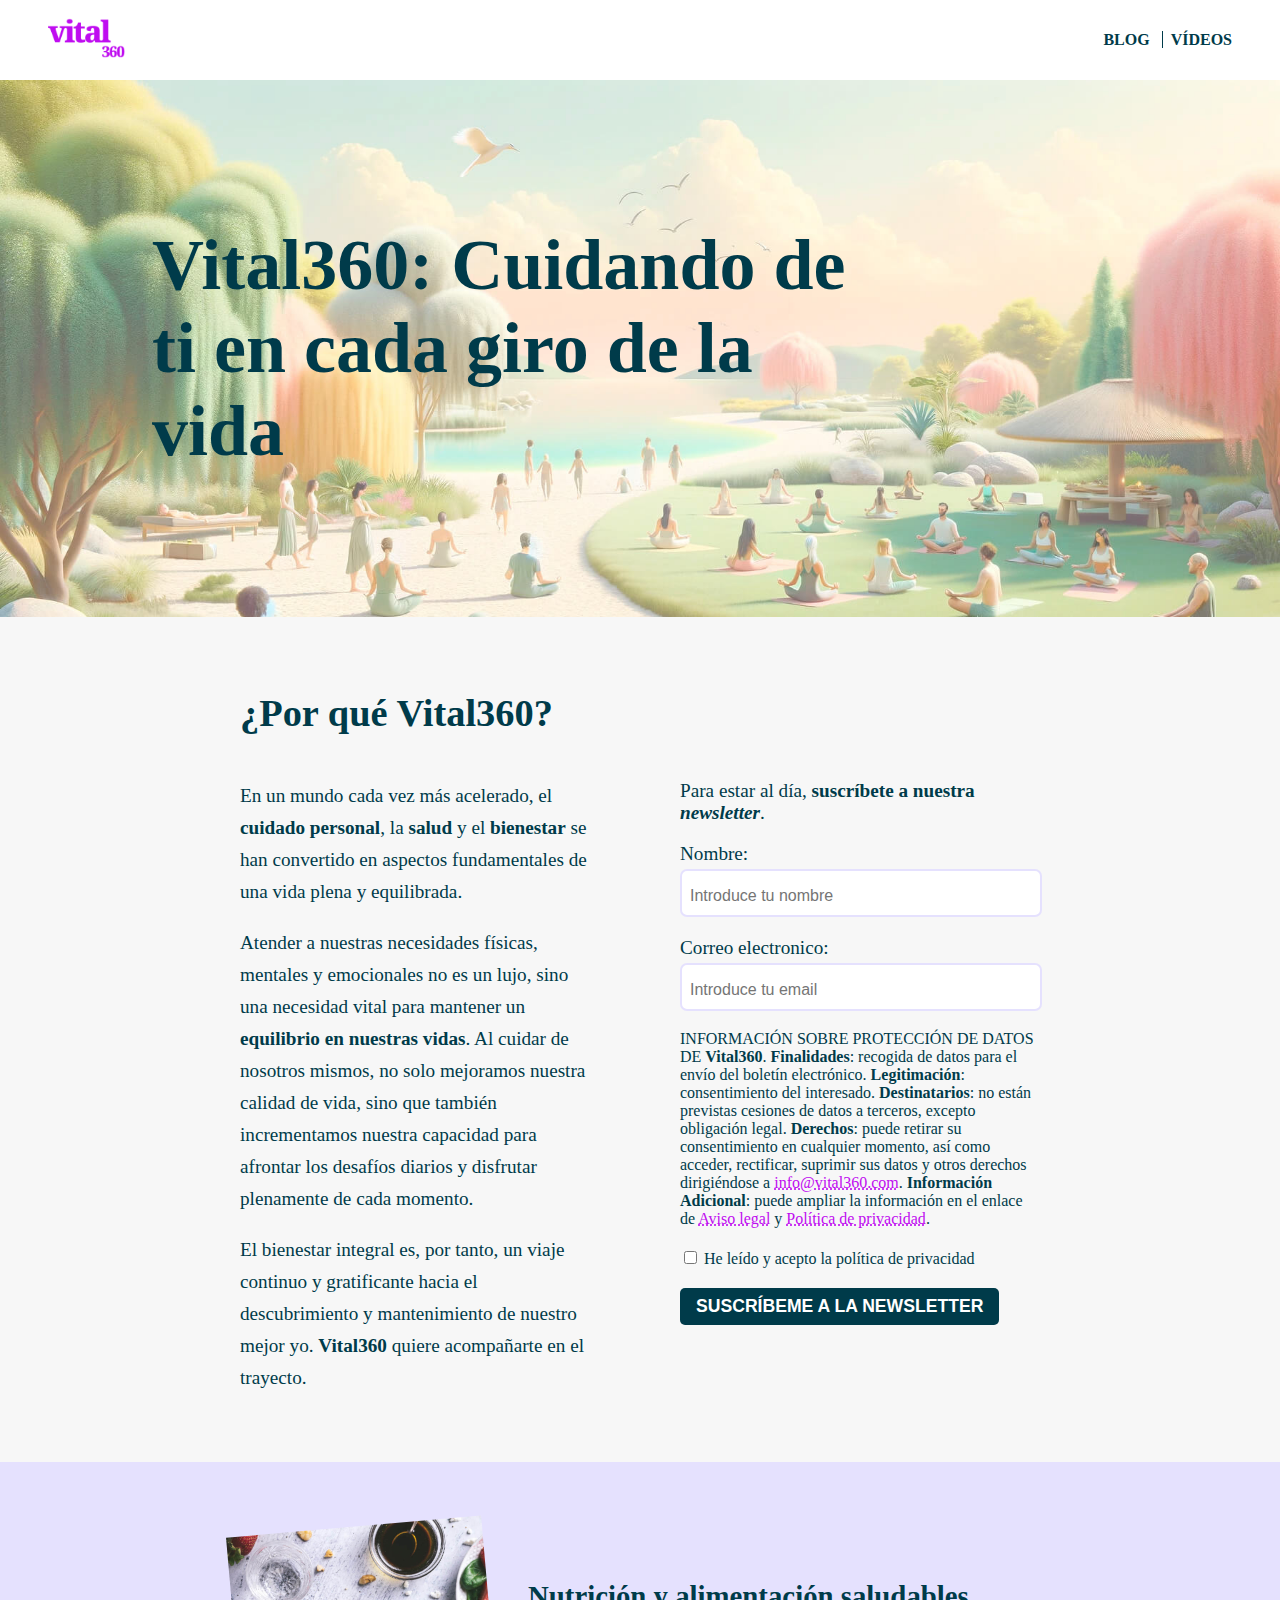
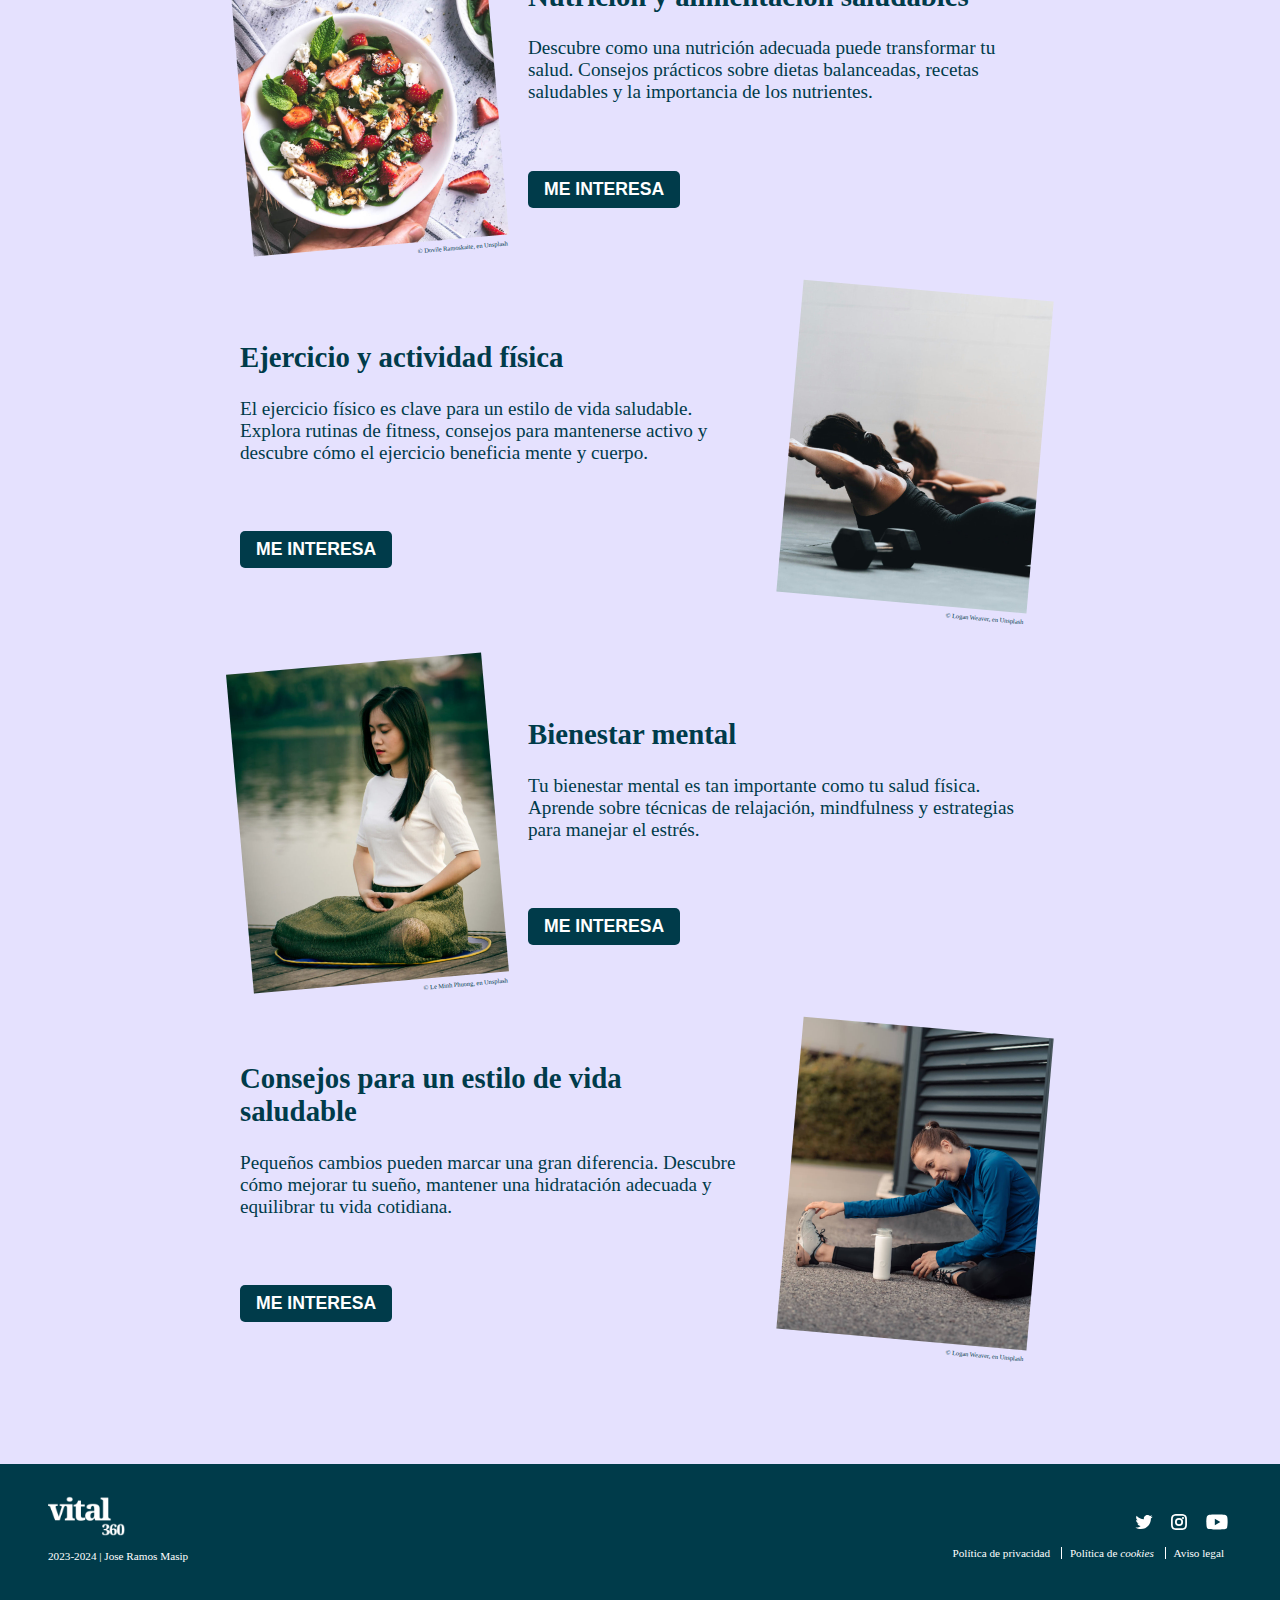
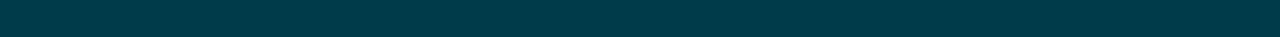
==== commit 31b38393: "a" ====
--- a/index.html
+++ b/index.html
@@ -100,8 +100,8 @@
               datos y otros derechos dirigiéndose a
               <a href="mailto:info@vital360.com">info@vital360.com</a>.
               <strong>Información Adicional</strong>: puede ampliar la
-              información en el enlace de <a href="">Aviso legal</a> y
-              <a href="">Política de privacidad</a>.
+              información en el enlace de <a href="#">Aviso legal</a> y
+              <a href="#">Política de privacidad</a>.
             </p>
             <p>
               <input class="info" id="privacy" type="checkbox" required /><label
--- a/estilo/estilo.css
+++ b/estilo/estilo.css
@@ -70,7 +70,6 @@
 }
 .logo {
   height: 2.5rem;
-  margin-left: -1rem;
 }
 .anav {
   color: rgb(0, 59, 74);
@@ -219,7 +218,7 @@
   background-color: rgb(229, 225, 254);
 }
 legend {
-  font-size: 40%;
+  font-size: 0.4rem;
   text-align: right;
 }
 
@@ -297,6 +296,9 @@
 /* Tablet */
 
 @media (max-width: 1100px) {
+  h1{
+    margin-left: 2rem;
+  }
   .apartados {
     padding: 3.75rem 1.25rem 1.875rem;
   }
@@ -347,6 +349,9 @@
 /* Phone */
 
 @media (max-width: 500px) {
+  h1{
+    margin-left: 1rem;
+  }
   .apartados {
     padding: 3.75rem 1.25rem 1.875rem;
   }
@@ -440,8 +445,9 @@
     display: grid;
     grid-template-columns: 1fr 1fr 1fr;
     justify-content: left;
-    grid-gap: 4rem;
-    height: auto;
+    grid-gap: 2rem;
+    height: auto;
+    margin: 1rem;
   }
 }
 @media (max-width: 1100px) and (min-width: 500px) {
@@ -449,8 +455,9 @@
     display: grid;
     grid-template-columns: 1fr 1fr;
     justify-content: left;
-    grid-gap: 4rem;
-    height: auto;
+    grid-gap: 2rem;
+    height: auto;
+    margin: 2rem;
   }
 }
 @media (max-width: 500px) {
@@ -460,12 +467,14 @@
     justify-content: left;
     height: auto;
     grid-gap: 4rem;
-  }
-}
-.vidlegend {
+    margin: 1rem;
+
+  }
+}
+.video_info {
   box-sizing: border-box;
   width: 100%;
-  font-size: 80%;
+  font-size: 0.8rem;
   padding: 0 1.25rem 1.25rem;
 }
 .responsiveiframe {
@@ -474,6 +483,11 @@
   padding-bottom: 56.25%;
   position: relative;
 }
+.video_div{
+  background-color: #fff;
+  border: 1px solid rgb(158, 157, 171);
+}
+
 iframe {
   position: absolute;
   width: 100%;
@@ -499,7 +513,7 @@
   .derechos_autor {
     font-size: 0.4rem;
   }
-  .blogleg {
+  .blog_info {
     font-size: 0.8rem;
   }
   .center {
@@ -514,14 +528,14 @@
     display: grid;
     grid-template-columns: 1fr 1fr;
     justify-content: left;
-    grid-gap: 4rem;
-    margin-bottom: 2rem;
+    grid-gap: 2rem; 
+    margin: 0 2rem 2rem 2rem; 
   }
   
   .derechos_autor {
     font-size: 0.4rem;
   }
-  .blogleg {
+  .blog_info {
     font-size: 0.6rem;
   }
   .center {
@@ -538,13 +552,13 @@
     justify-content: left;
     height: auto;
     grid-gap: 2.5rem;
-    margin-bottom: 1.25rem;
+    margin: 1rem;
   }
   
   .derechos_autor {
     font-size: 0.9rem;
   }
-  .blogleg {
+  .blog_info {
     font-size: 1rem;
   }
   .center {
@@ -582,9 +596,8 @@
   padding: 0.1875rem 0.3125rem;
   font-weight: 700;
 }
-.blogleg {
+.blog_info {
   box-sizing: border-box;
-  width: 1rem;
   padding: 0 1.3rem 1.3rem;
 }
 .info_img {
@@ -639,10 +652,10 @@
 /* ############################################################################
                           entrada.html
 ############################################################################ */@media (min-width: 1100px) {
-  .entfor {
+  .entrada_div {
     padding: 0.6rem 9.4rem 4.4rem;
   }
-  .cueent {
+  .entrada1 {
     display: grid;
     grid-template-columns: 2fr 1fr;
     justify-content: left;
@@ -667,10 +680,10 @@
   }
 }
 @media (max-width: 1100px) and (min-width: 500px) {
-  .entfor {
+  .entrada_div {
     padding: 0.625rem 1.25rem 4.375rem;
   }
-  .cueent {
+  .entrada1 {
     display: grid;
     grid-template-columns: 1fr;
     justify-content: left;
@@ -697,10 +710,10 @@
   }
 }
 @media (max-width: 500px) {
-  .entfor {
+  .entrada_div {
     padding: 0.6rem 1.25rem 4.4rem 1.3rem;
   }
-  .cueent {
+  .entrada1 {
     display: grid;
     grid-template-columns: 1fr;
     justify-content: left;
@@ -729,11 +742,11 @@
 .men {
   font-size: 0.7rem;
 }
-.hent {
+.index {
   color: rgb(0, 59, 74);
   text-decoration: none;
 }
-.hent:hover {
+.index:hover {
   color: rgb(191, 12, 240);
 }
 .art {
@@ -742,10 +755,10 @@
   height: auto;
   padding: 0.5rem;
 }
-.figur {
+.img_entrada {
   background-color: rgb(229, 225, 254);
 }
-.figur2 {
+.img_entrada2 {
   background-color: rgb(255, 255, 255);
 }
 .leg2 {
@@ -753,14 +766,14 @@
 }
 .imag {
   color: rgb(158, 157, 171);
-  font-size: 70%;
+  font-size: 0.7rem;
 }
 
 .smaller {
-  font-size: 85%;
+  font-size: 0.8rem;
 }
 .smaller2 {
-  font-size: 75%;
+  font-size: 0.7rem;
 }
 .lista_entrada {
   list-style: decimal;
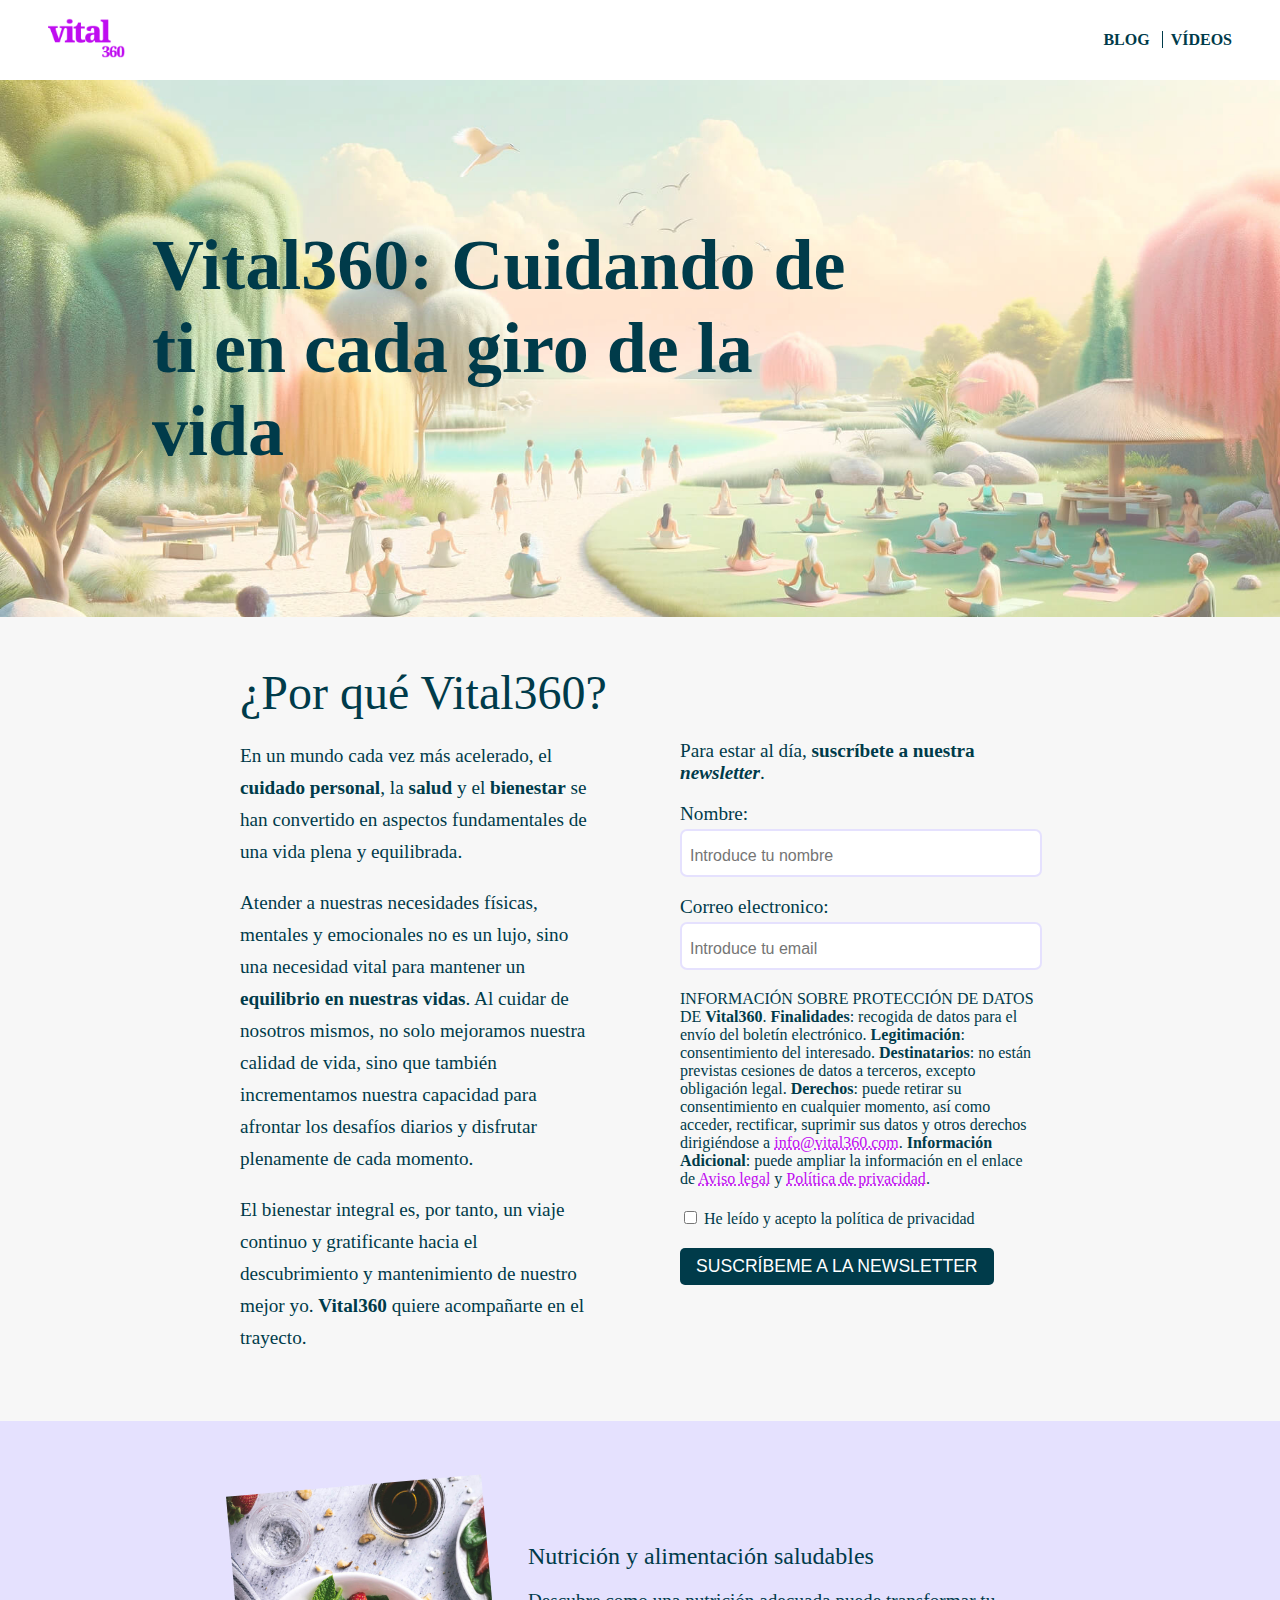
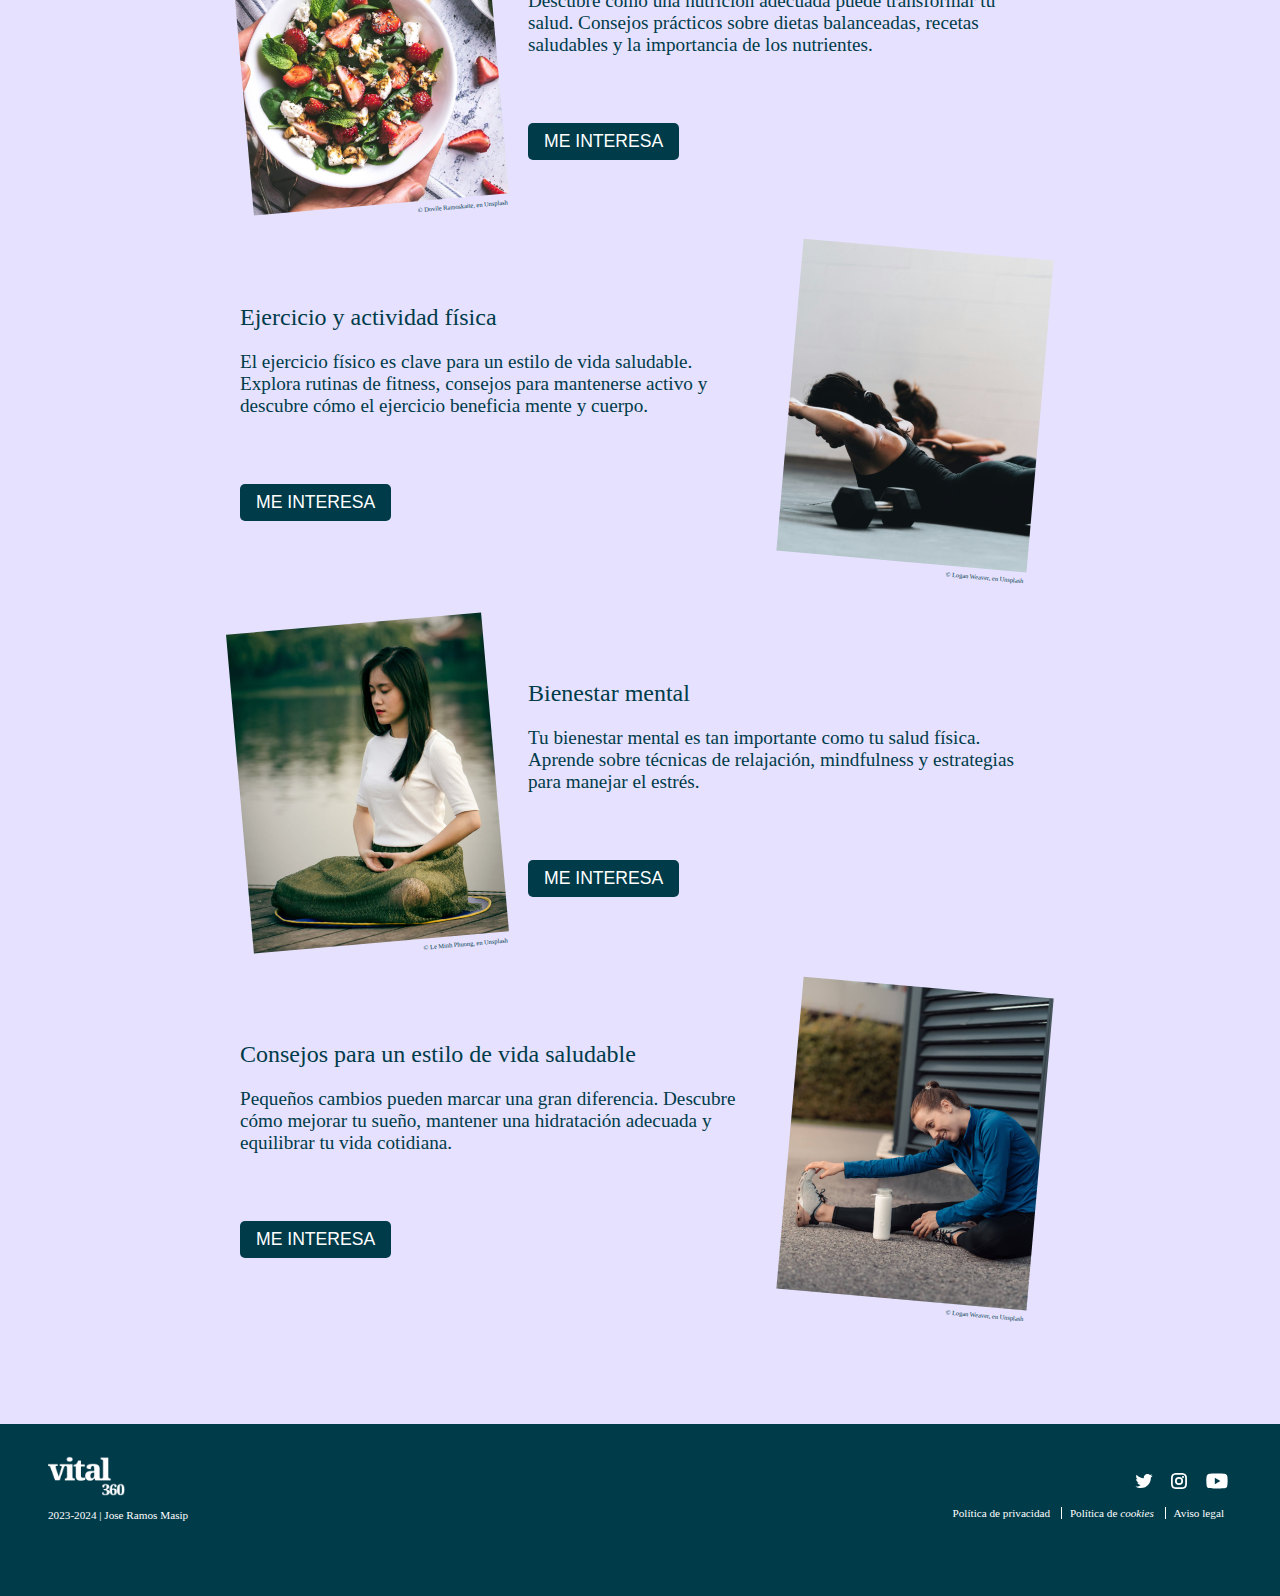
==== commit 377e694c: "css" ====
--- a/index.html
+++ b/index.html
@@ -34,7 +34,7 @@
         <h1 class="titulo">Vital360: Cuidando de ti en cada giro de la vida</h1>
       </div>
       <div class="formulario">
-        <h1>¿Por qué Vital360?</h1>
+        <h2>¿Por qué Vital360?</h2>
         <div class="grid">
           <div class="text1">
             <p>
--- a/estilo/estilo.css
+++ b/estilo/estilo.css
@@ -46,10 +46,11 @@
 h1,
 h2 {
   font-family: "Noto Serif";
+  font-weight: 400; /* Regular */
+  font-size: 1.5rem;
 }
 button {
   color: #fff;
-  font-weight: bold;
 }
 /* //////////////////// */
 /* 				 HEADER */
@@ -221,6 +222,7 @@
   font-size: 0.4rem;
   text-align: right;
 }
+
 
 /**
  * 
@@ -242,6 +244,10 @@
 /* PC */
 
 @media (min-width: 1100px) {
+  .formulario h2{
+    font-size: 3rem;
+    margin: 0;
+  }
   .cabecera {
     padding: 6rem 25rem 6rem 9.5rem;
   }
@@ -296,6 +302,9 @@
 /* Tablet */
 
 @media (max-width: 1100px) {
+  .formulario h2{
+    font-size: 2rem;
+  }
   h1{
     margin-left: 2rem;
   }
@@ -351,6 +360,11 @@
 @media (max-width: 500px) {
   h1{
     margin-left: 1rem;
+  }
+  .formulario h2{
+    font-size: 2rem;
+    margin: 0;
+
   }
   .apartados {
     padding: 3.75rem 1.25rem 1.875rem;
@@ -477,7 +491,7 @@
   font-size: 0.8rem;
   padding: 0 1.25rem 1.25rem;
 }
-.responsiveiframe {
+.div_youtube {
   width: 100%;
   height: 0;
   padding-bottom: 56.25%;
@@ -585,7 +599,7 @@
   left: 1%;
   color: rgb(255, 255, 255);
   padding: 0.4rem;
-  border-radius: 6px;
+  border-radius: 2px;
 }
 .derechos_autor {
   position: absolute;
@@ -653,7 +667,7 @@
                           entrada.html
 ############################################################################ */@media (min-width: 1100px) {
   .entrada_div {
-    padding: 0.6rem 9.4rem 4.4rem;
+    padding: 0.6rem 15rem 4.4rem;
   }
   .entrada1 {
     display: grid;
@@ -668,20 +682,41 @@
   .bigger {
     font-size: 1.2rem;
   }
-  .adds {
+  .grid_artic {
+    grid-template-columns: 1fr;
+  
+  }
+ 
+}
+@media (max-width: 1100px) and (min-width: 500px) {
+  .entrada_div {
+    padding: 0.625rem 1.25rem 4.375rem;
+  }
+  .entrada1 {
     display: grid;
     grid-template-columns: 1fr;
     justify-content: left;
     grid-gap: 4rem;
     height: auto;
   }
-  .cat {
-    font-size:0.7rem;
-  }
-}
-@media (max-width: 1100px) and (min-width: 500px) {
+  .grid_artic {
+    grid-template-columns: 1fr 1fr 1fr;
+
+  }
+ 
+  ol {
+    margin-left: -1rem;
+  }
+  blockquote {
+    padding-left: 1rem;
+    position: relative;
+    right: 2.5rem;
+  }
+
+}
+@media (max-width: 500px) {
   .entrada_div {
-    padding: 0.625rem 1.25rem 4.375rem;
+    padding: 0.6rem 1.25rem 4.4rem 1.3rem;
   }
   .entrada1 {
     display: grid;
@@ -690,16 +725,10 @@
     grid-gap: 4rem;
     height: auto;
   }
-  .adds {
-    display: grid;
-    grid-template-columns: 1fr 1fr 1fr;
-    justify-content: left;
-    grid-gap: 4rem;
-    height: auto;
-  }
-  .cat {
-    font-size: 0.7;
-  }
+  .grid_artic {
+    grid-template-columns: 1fr;
+  }
+  
   ol {
     margin-left: -1rem;
   }
@@ -708,36 +737,13 @@
     position: relative;
     right: 2.5rem;
   }
-}
-@media (max-width: 500px) {
-  .entrada_div {
-    padding: 0.6rem 1.25rem 4.4rem 1.3rem;
-  }
-  .entrada1 {
-    display: grid;
-    grid-template-columns: 1fr;
-    justify-content: left;
-    grid-gap: 4rem;
-    height: auto;
-  }
-  .adds {
-    display: grid;
-    grid-template-columns: 1fr;
-    justify-content: left;
-    grid-gap: 4rem;
-    height: auto;
-  }
-  .cat {
-    font-size: 0.8rem;
-  }
-  ol {
-    margin-left: -1rem;
-  }
-  blockquote {
-    padding-left: 1rem;
-    position: relative;
-    right: 2.5rem;
-  }
+ 
+}
+.grid_artic {
+  display: grid;
+  justify-content: left;
+  grid-gap: 1rem;
+  height: auto;
 }
 .men {
   font-size: 0.7rem;
@@ -764,9 +770,9 @@
 .leg2 {
   padding: 0 0.5rem 0.5rem;
 }
-.imag {
+.img_info_gris {
   color: rgb(158, 157, 171);
-  font-size: 0.7rem;
+  font-size: 0.9rem;
 }
 
 .smaller {
@@ -794,32 +800,36 @@
 blockquote {
   border-left: 0.25rem solid rgb(191, 12, 240);
 }
-h2.nopad {
+h2.artic_recien {
   margin: 0;
 }
-h1.nopad2 {
+h1.entrada_titulos {
+  margin: 0.5rem 0 0 0;
+  font-size: 2rem;
+}
+h2.entrada_titulos {
   margin-top: 0.5rem;
   margin-bottom: 0;
 }
-h2.nopad2 {
-  margin-top: 0.5rem;
-  margin-bottom: 0;
-}
-.cate {
+.categorias {
   margin-bottom: 0.5rem;
 }
 .etiquetacat {
   line-height: 1.5rem;
   margin-top: 0;
 }
-.cat {
+.categoria {
   color: rgb(0, 59, 74);
   background-color: rgb(255, 255, 255);
   border: solid 1px rgb(0, 59, 74);
   text-decoration: none;
-  margin-right: 0.5rem;
-}
-.cat:hover {
+  margin: 0.3rem 0.3rem 0.3rem 0;
+  padding: 0.1rem 0.3rem;
+
+  font-size: 0.9rem;
+  display: inline-block; /* Agregar esta línea */
+}
+.categoria:hover {
   color: rgb(255, 255, 255);
   background-color: rgb(191, 12, 240);
 }
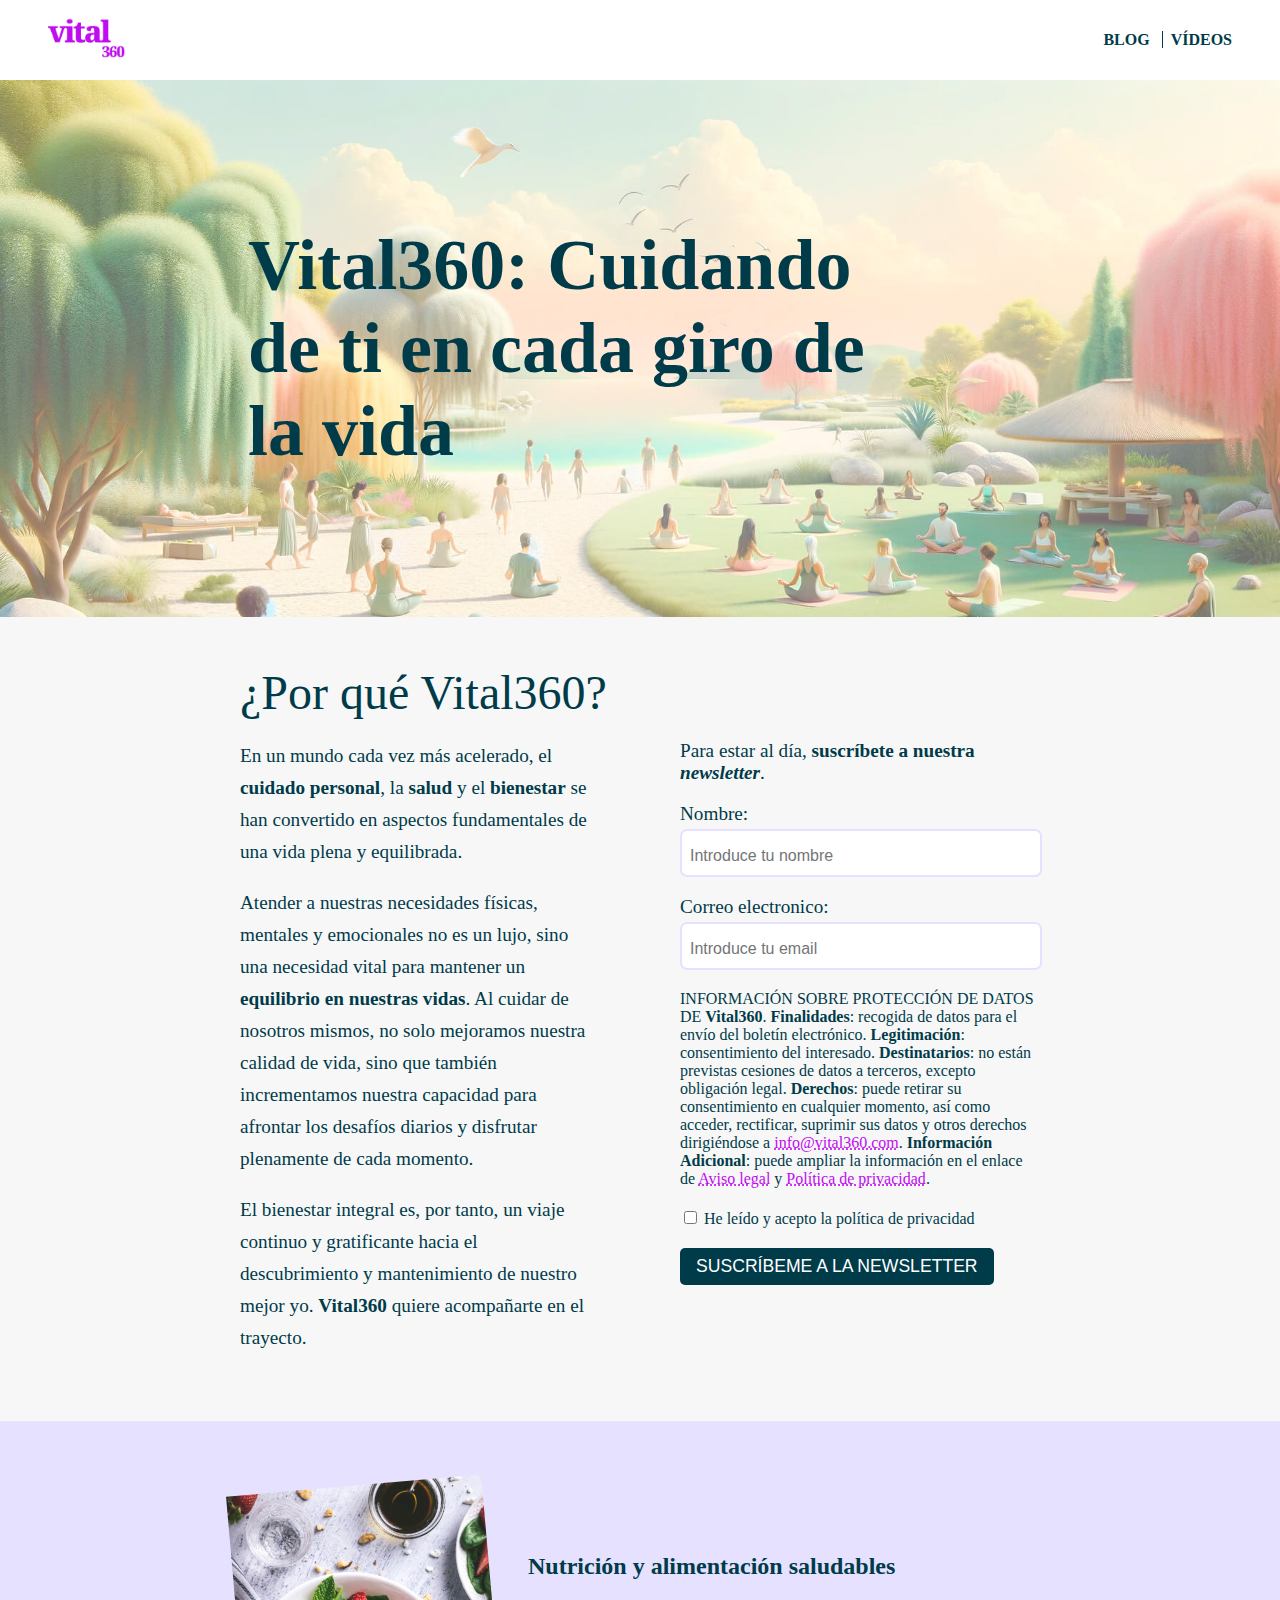
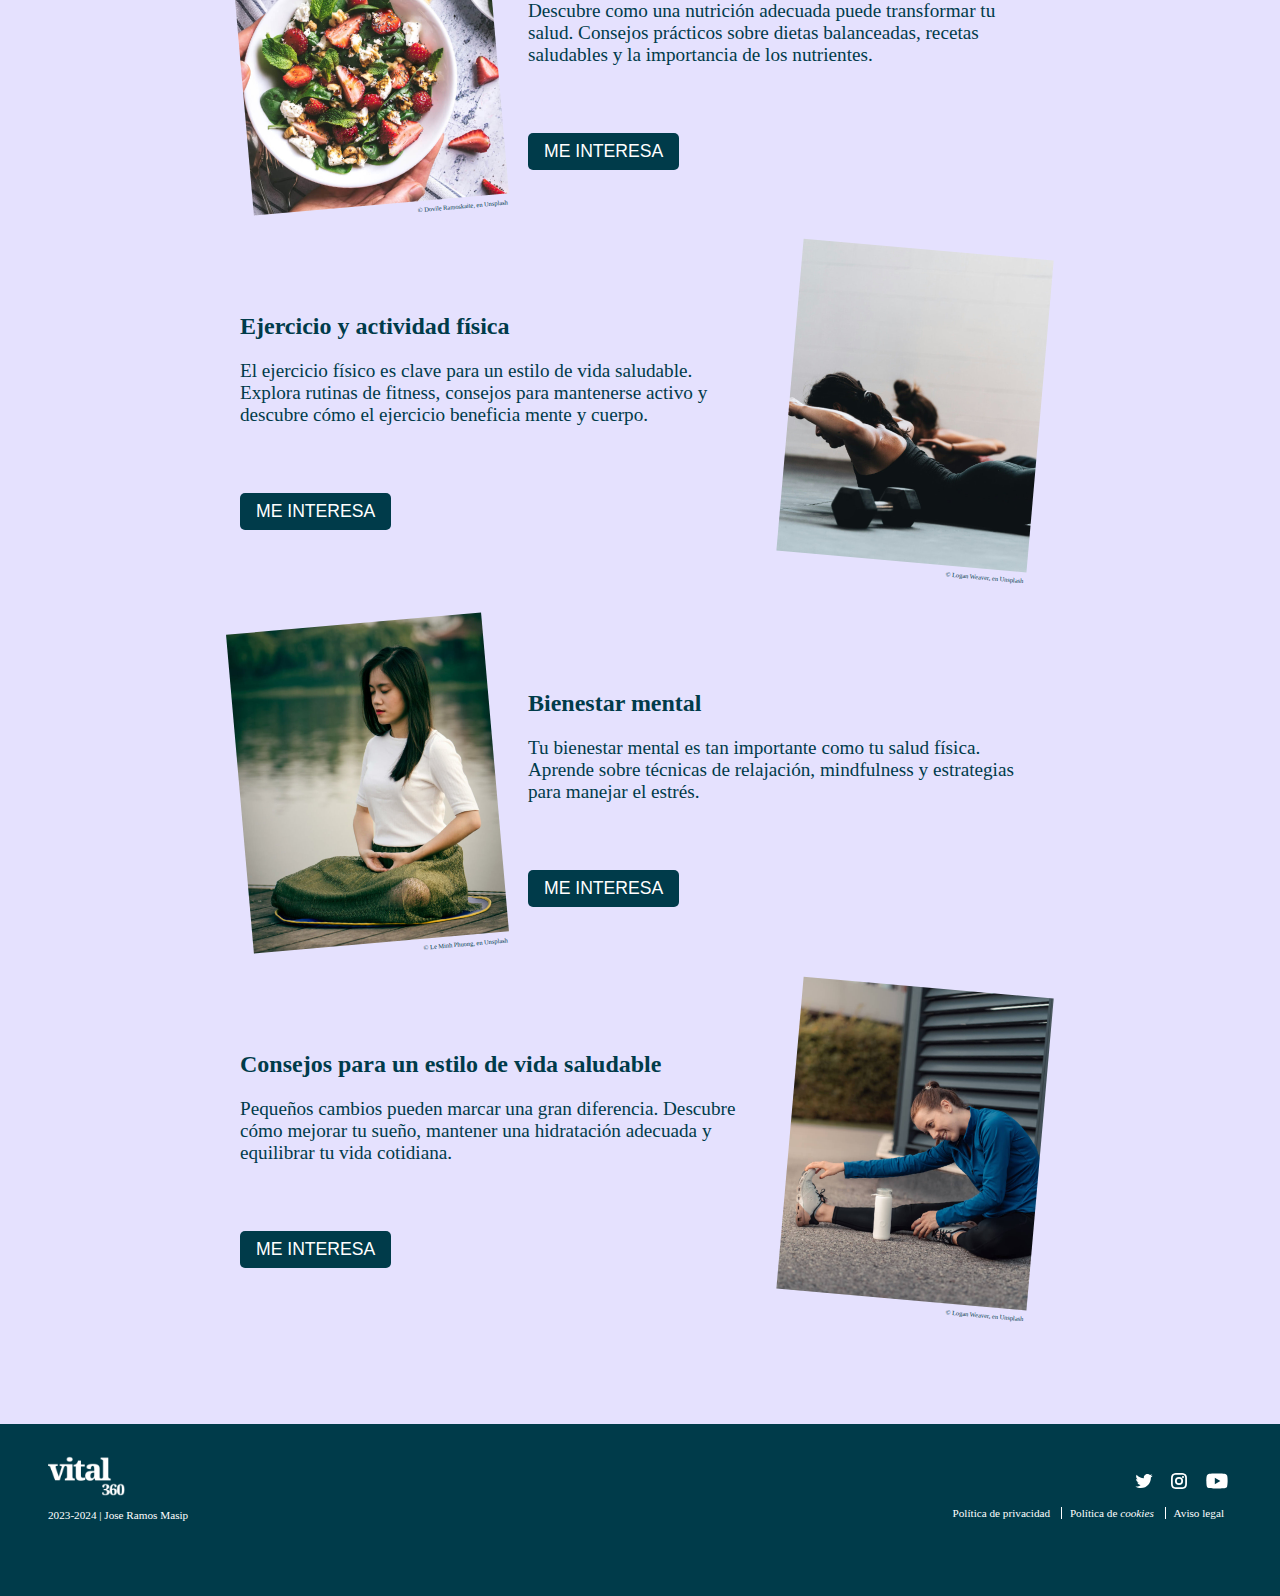
==== commit fdc8b892: "readme" ====
--- a/index.html
+++ b/index.html
@@ -14,8 +14,12 @@
     <title>index</title>
     <link rel="preconnect" href="https://fonts.googleapis.com" />
     <link rel="preconnect" href="https://fonts.gstatic.com" crossorigin />
-    <link rel="icon" href="img/logoVital360.svg" type="image/svg+xml" sizes="any">
-
+    <link
+      rel="icon"
+      href="img/logoVital360.svg"
+      type="image/svg+xml"
+      sizes="any"
+    />
   </head>
   <body>
     <header>
@@ -125,31 +129,29 @@
           </div>
           <div class="order_text">
             <h2>Nutrición y alimentación saludables</h2>
-            <p class="paddingbot">
+            <p class="pad_p_ind">
               Descubre como una nutrición adecuada puede transformar tu salud.
               Consejos prácticos sobre dietas balanceadas, recetas saludables y
               la importancia de los nutrientes.
             </p>
-            <p>
-              <button class="btn back_verde">
-                <span>ME INTERESA</span>
-              </button>
-            </p>
+
+            <button class="btn back_verde">
+              <span>ME INTERESA</span>
+            </button>
           </div>
         </div>
         <div class="grid1">
           <div class="order_text">
             <h2>Ejercicio y actividad física</h2>
-            <p class="paddingbot">
+            <p class="pad_p_ind">
               El ejercicio físico es clave para un estilo de vida saludable.
               Explora rutinas de fitness, consejos para mantenerse activo y
               descubre cómo el ejercicio beneficia mente y cuerpo.
             </p>
-            <p>
-              <button class="btn back_verde">
-                <span>ME INTERESA</span>
-              </button>
-            </p>
+
+            <button class="btn back_verde">
+              <span>ME INTERESA</span>
+            </button>
           </div>
           <div class="imagen_derecha">
             <img src="img/home-bloc2.jpg" alt="home bloc 2" class="width_100" />
@@ -163,31 +165,29 @@
           </div>
           <div class="order_text">
             <h2>Bienestar mental</h2>
-            <p class="paddingbot">
+            <p class="pad_p_ind">
               Tu bienestar mental es tan importante como tu salud física.
               Aprende sobre técnicas de relajación, mindfulness y estrategias
               para manejar el estrés.
             </p>
-            <p>
-              <button class="btn back_verde">
-                <span>ME INTERESA</span>
-              </button>
-            </p>
+
+            <button class="btn back_verde">
+              <span>ME INTERESA</span>
+            </button>
           </div>
         </div>
         <div class="grid1">
           <div class="order_text">
             <h2>Consejos para un estilo de vida saludable</h2>
-            <p class="paddingbot">
+            <p class="pad_p_ind">
               Pequeños cambios pueden marcar una gran diferencia. Descubre cómo
               mejorar tu sueño, mantener una hidratación adecuada y equilibrar
               tu vida cotidiana.
             </p>
-            <p>
-              <button class="btn back_verde">
-                <span>ME INTERESA</span>
-              </button>
-            </p>
+
+            <button class="btn back_verde">
+              <span>ME INTERESA</span>
+            </button>
           </div>
           <div class="imagen_derecha">
             <img src="img/home-bloc4.jpg" alt="home bloc 4" class="width_100" />
@@ -199,11 +199,7 @@
     <footer class="back_verde">
       <div id="pie">
         <div class="esquina_izquierda">
-          <img
-            src="img/logoVital360-n.svg"
-            alt="Logo"
-            class="logo"
-          />
+          <img src="img/logoVital360-n.svg" alt="Logo" class="logo" />
           <p>2023-2024 | Jose Ramos Masip</p>
         </div>
         <div class="esquina_derecha">
--- a/estilo/estilo.css
+++ b/estilo/estilo.css
@@ -185,7 +185,7 @@
 .text1 {
   line-height: 2rem;
 }
-.paddingbot {
+.pad_p_ind {
   padding-bottom: 3rem;
 }
 .speHead {
@@ -222,7 +222,12 @@
   font-size: 0.4rem;
   text-align: right;
 }
-
+.apartados p{
+  font-weight: 300;
+}
+.apartados h2{
+  font-weight: 600;
+}
 
 /**
  * 
@@ -264,6 +269,7 @@
   }
   h1.titulo {
     font-size: 4.5rem;
+    padding-left: 6rem;
   }
   .input {
     font-size: 1.5rem;
@@ -305,9 +311,7 @@
   .formulario h2{
     font-size: 2rem;
   }
-  h1{
-    margin-left: 2rem;
-  }
+ 
   .apartados {
     padding: 3.75rem 1.25rem 1.875rem;
   }
@@ -516,6 +520,9 @@
   .blog1 {
     grid-column: span 2;
   }
+  h1{
+    font-size: 2rem;
+  }
   .blog {
     display: grid;
     grid-template-columns: 1fr 1fr 1fr 1fr;
@@ -545,7 +552,10 @@
     grid-gap: 2rem; 
     margin: 0 2rem 2rem 2rem; 
   }
-  
+  h1{
+    margin-left: 2rem;
+    font-size: 2rem;
+  }
   .derechos_autor {
     font-size: 0.4rem;
   }
@@ -745,7 +755,7 @@
   grid-gap: 1rem;
   height: auto;
 }
-.men {
+.navegacion {
   font-size: 0.7rem;
 }
 .index {
@@ -805,11 +815,10 @@
 }
 h1.entrada_titulos {
   margin: 0.5rem 0 0 0;
-  font-size: 2rem;
+  font-size: 1rem;
 }
 h2.entrada_titulos {
-  margin-top: 0.5rem;
-  margin-bottom: 0;
+  margin: 0;
 }
 .categorias {
   margin-bottom: 0.5rem;
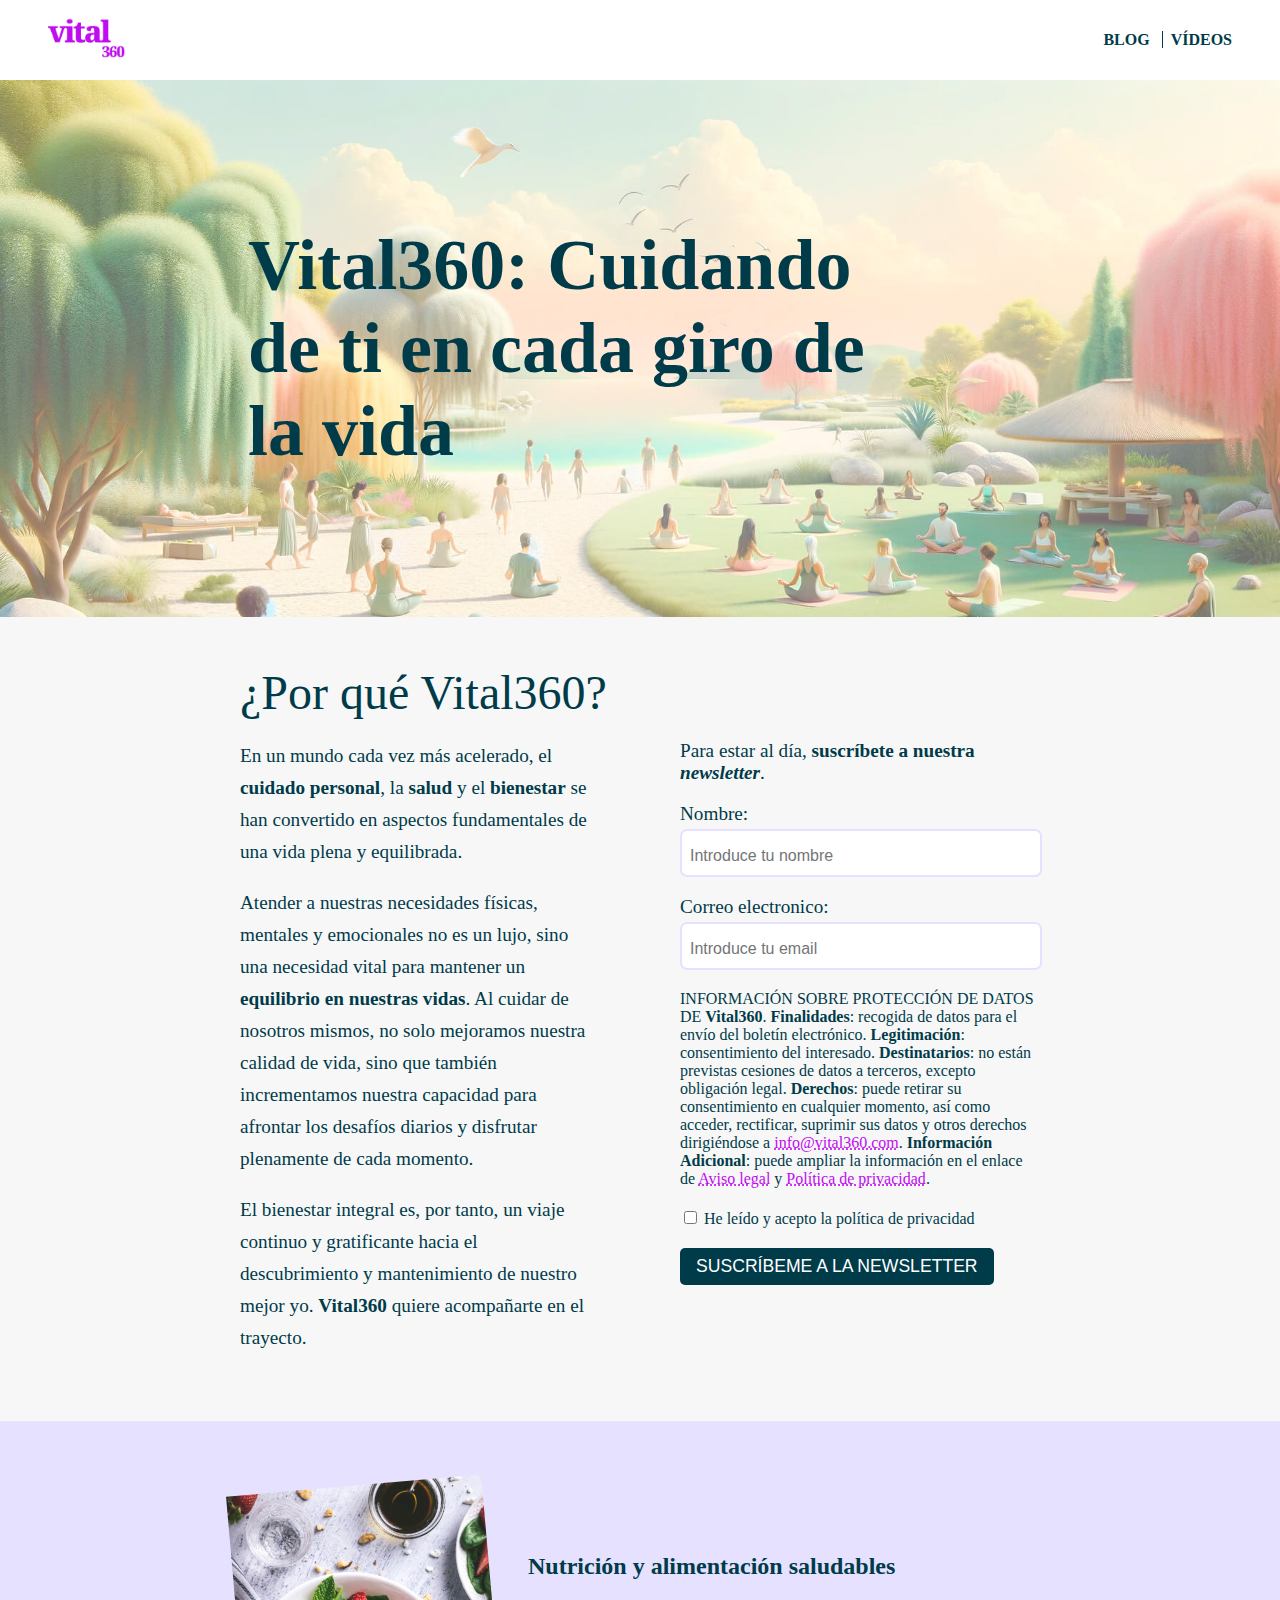
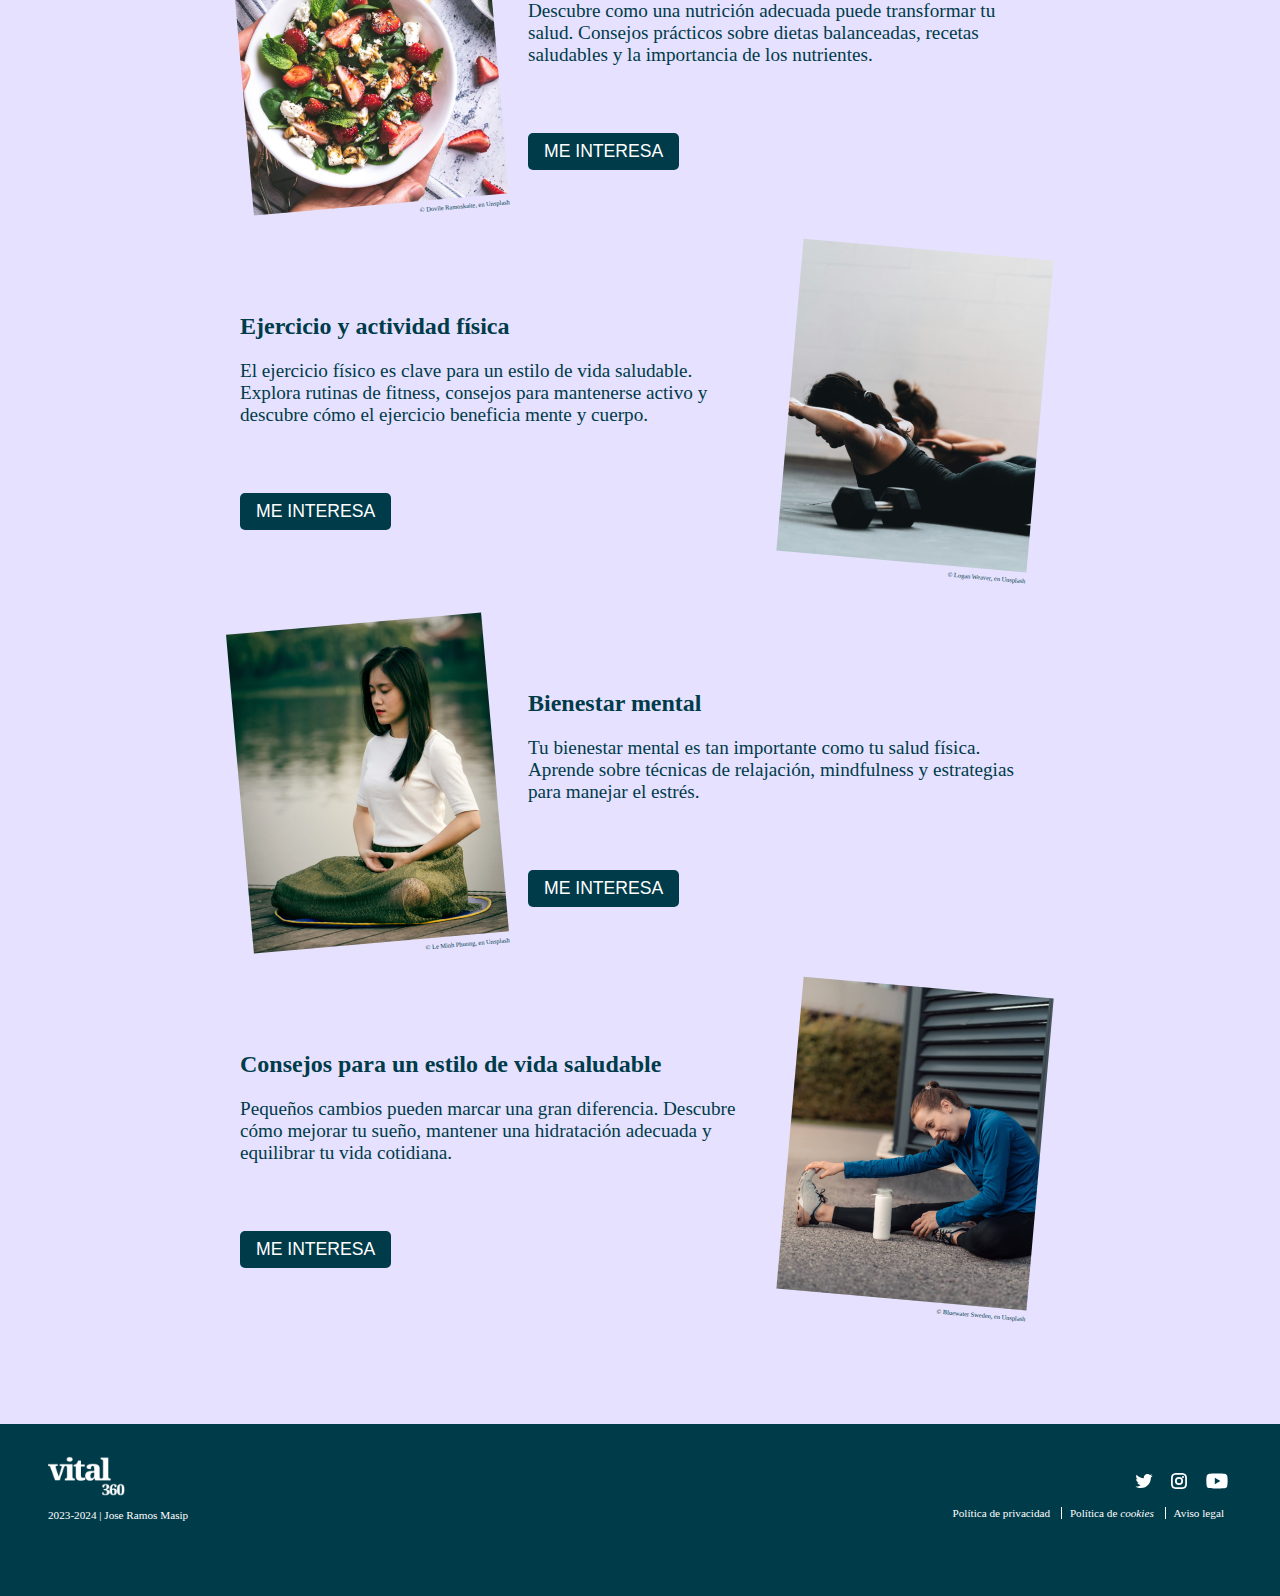
==== commit b4aa642a: "validation" ====
--- a/index.html
+++ b/index.html
@@ -8,25 +8,25 @@
 <!DOCTYPE html>
 <html lang="es">
   <head>
-    <meta charset="UTF-8" />
-    <meta name="viewport" content="width=device-width, initial-scale=1.0" />
-    <link rel="stylesheet" href="estilo/estilo.css" />
+    <meta charset="UTF-8" >
+    <meta name="viewport" content="width=device-width, initial-scale=1.0" >
+    <link rel="stylesheet" href="estilo/estilo.css" >
     <title>index</title>
-    <link rel="preconnect" href="https://fonts.googleapis.com" />
-    <link rel="preconnect" href="https://fonts.gstatic.com" crossorigin />
+    <link rel="preconnect" href="https://fonts.googleapis.com" >
+    <link rel="preconnect" href="https://fonts.gstatic.com" crossorigin >
     <link
       rel="icon"
       href="img/logoVital360.svg"
       type="image/svg+xml"
       sizes="any"
-    />
+    >
   </head>
   <body>
     <header>
       <nav class="nav">
         <a href="index.html"
           ><img src="img/logoVital360.svg" alt="Logotipo vital360" class="logo"
-        /></a>
+        ></a>
         <ul class="text_align_right">
           <li class="l1"><a class="anav" href="blog.html">BLOG</a></li>
           <li class="l2"><a class="anav" href="videos.html">VÍDEOS</a></li>
@@ -68,7 +68,7 @@
               <strong>suscríbete a nuestra <em>newsletter</em></strong
               >.
             </p>
-            <p><label for="nombre">Nombre:</label></p>
+            <p><label for="name">Nombre:</label></p>
             <p>
               <input
                 class="input"
@@ -78,7 +78,7 @@
                 placeholder="Introduce tu nombre"
                 pattern="[A-Za-z(')(-)]{3,64}"
                 required
-              />
+              >
             </p>
             <p><label for="email">Correo electronico:</label></p>
             <p>
@@ -90,7 +90,7 @@
                 placeholder="Introduce tu email"
                 pattern="[A-Za-z0-9._%+\-]+@[A-Za-z0-9.\-]+\.[A-Za-z]{2,}$"
                 required
-              />
+              >
             </p>
             <p class="info">
               INFORMACIÓN SOBRE PROTECCIÓN DE DATOS DE
@@ -108,7 +108,7 @@
               <a href="#">Política de privacidad</a>.
             </p>
             <p>
-              <input class="info" id="privacy" type="checkbox" required /><label
+              <input class="info" id="privacy" type="checkbox" required ><label
                 class="info"
                 for="privacy"
               >
@@ -124,8 +124,10 @@
       <div class="apartados">
         <div class="grid2">
           <div class="imagen_izquierda">
-            <img src="img/home-bloc1.jpg" alt="home bloc 1" class="width_100" />
-            <legend>© Dovile Ramoskaite, en Unsplash</legend>
+            <figure>
+              <img src="img/home-bloc1.jpg" alt="home bloc 1" class="width_100" >
+              <figcaption>© Dovile Ramoskaite, en Unsplash</figcaption>
+            </figure>
           </div>
           <div class="order_text">
             <h2>Nutrición y alimentación saludables</h2>
@@ -154,14 +156,18 @@
             </button>
           </div>
           <div class="imagen_derecha">
-            <img src="img/home-bloc2.jpg" alt="home bloc 2" class="width_100" />
-            <legend>© Logan Weaver, en Unsplash</legend>
+            <figure>
+              <img src="img/home-bloc2.jpg" alt="home bloc 2" class="width_100" >
+              <figcaption>© Logan Weaver, en Unsplash</figcaption>
+            </figure>
           </div>
         </div>
         <div class="grid2">
           <div class="imagen_izquierda">
-            <img src="img/home-bloc3.jpg" alt="home bloc 3" class="width_100" />
-            <legend>© Le Minh Phuong, en Unsplash</legend>
+            <figure>
+              <img src="img/home-bloc3.jpg" alt="home bloc 3" class="width_100" >
+              <figcaption>© Le Minh Phuong, en Unsplash</figcaption>
+            </figure>
           </div>
           <div class="order_text">
             <h2>Bienestar mental</h2>
@@ -190,8 +196,10 @@
             </button>
           </div>
           <div class="imagen_derecha">
-            <img src="img/home-bloc4.jpg" alt="home bloc 4" class="width_100" />
-            <legend>© Logan Weaver, en Unsplash</legend>
+            <figure>
+              <img src="img/home-bloc4.jpg" alt="home bloc 4" class="width_100" >
+              <figcaption>© Bluewater Sweden, en Unsplash</figcaption>
+            </figure>
           </div>
         </div>
       </div>
@@ -199,24 +207,24 @@
     <footer class="back_verde">
       <div id="pie">
         <div class="esquina_izquierda">
-          <img src="img/logoVital360-n.svg" alt="Logo" class="logo" />
+          <img src="img/logoVital360-n.svg" alt="Logo" class="logo" >
           <p>2023-2024 | Jose Ramos Masip</p>
         </div>
         <div class="esquina_derecha">
           <ul>
             <li class="logos">
               <a class="rs" href="#">
-                <img src="img/twitter.svg" alt="Red social X" />
+                <img src="img/twitter.svg" alt="Red social X" >
               </a>
             </li>
             <li class="logos">
               <a class="rs" href="#">
-                <img src="img/instagram.svg" alt="Instagram" />
+                <img src="img/instagram.svg" alt="Instagram" >
               </a>
             </li>
             <li class="logos">
               <a class="rs" href="#">
-                <img src="img/youtube.svg" alt="YouTube" />
+                <img src="img/youtube.svg" alt="YouTube" >
               </a>
             </li>
           </ul>
--- a/estilo/estilo.css
+++ b/estilo/estilo.css
@@ -218,9 +218,12 @@
 .apartados {
   background-color: rgb(229, 225, 254);
 }
-legend {
+figcaption {
   font-size: 0.4rem;
   text-align: right;
+}
+figure{
+  margin: 0;
 }
 .apartados p{
   font-weight: 300;
@@ -644,6 +647,7 @@
 }
 .blognav {
   display: inline-flex;
+  margin-bottom: 4rem;
 }
 .uno,
 .dos,
